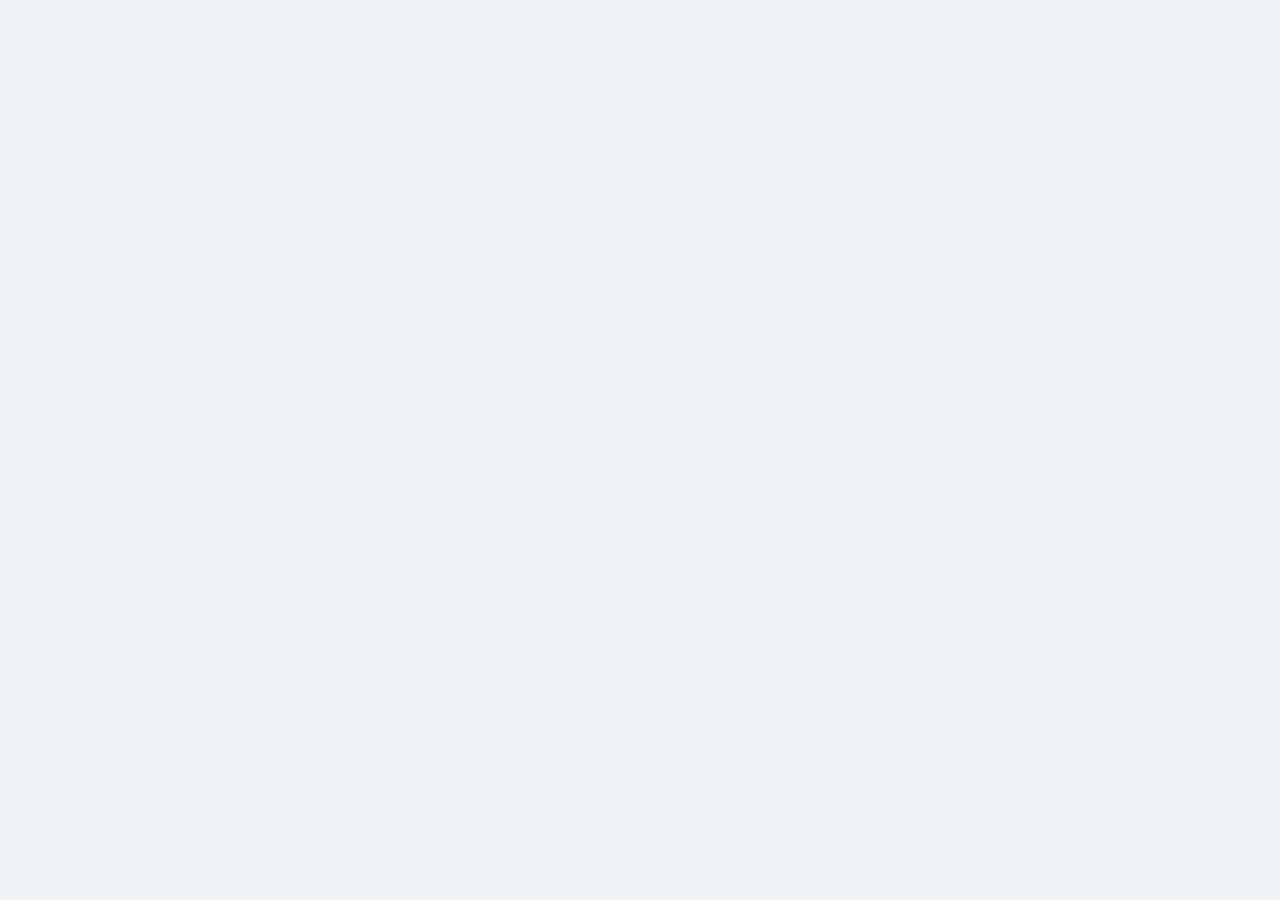
==== index.html @ 4dd915ff "Create index.html" ====
<!DOCTYPE html>
<html lang="en">
<head>
<meta charset="UTF-8">
<meta name="viewport" content="width=device-width, initial-scale=1.0, maximum-scale=1.0, user-scalable=no">
<title>Developer Pavel</title>
<link rel="stylesheet" href="https://cdnjs.cloudflare.com/ajax/libs/font-awesome/6.4.0/css/all.min.css">
<link href="https://fonts.googleapis.com/css2?family=Lato:wght@300;400;700;900&family=Hind+Siliguri:wght@300;400;500;600;700&display=swap" rel="stylesheet">
<link href="https://cdn.jsdelivr.net/npm/@sweetalert2/theme-material-ui/material-ui.min.css" rel="stylesheet">

<style>
    :root {
        --primary: #3F51B5;
        --primary-light: #E8EAF6;
        --secondary: #ff9800;
        --success: #43A047;
        --danger: #D32F2F;
        --bg-color: #f0f2f5;
        --text-dark: #1d1b20;
        --white: #ffffff;
        --wallet-gradient: linear-gradient(135deg, #0d0d2b, #1a1a4e, #0d0d2b);
        --bkash-color: #E2136E;
        --rocket-color: #8C3494;
        --nagad-color: #F7941D;
        --bkash-dark: #b00e56;
        --rocket-dark: #6a2670;
        --nagad-dark: #c97612;
        --auth-bg-dark: #0a0a1a;
    }

    * {
        margin: 0;
        padding: 0;
        box-sizing: border-box;
        font-family: 'Lato', 'Hind Siliguri', sans-serif;
        -webkit-tap-highlight-color: transparent;
        -webkit-touch-callout: none;
        user-select: none;
    }

    input, textarea, select {
        user-select: text;
    }

    body {
        background-color: var(--bg-color);
        padding-bottom: 90px;
        overflow-x: hidden;
        min-height: 100vh;
    }

    /* SPLASH SCREEN */
    #app-splash {
        position: fixed;
        top: 0; left: 0;
        width: 100%; height: 100%;
        background: linear-gradient(180deg, #0a0a1a 0%, #1a1a3e 50%, #0a0a1a 100%);
        z-index: 10000;
        display: flex;
        flex-direction: column;
        justify-content: center;
        align-items: center;
        color: white;
        transition: opacity 0.5s ease-out;
        overflow: hidden;
    }

    .splash-logo-box {
        width: 130px;
        height: 130px;
        background: linear-gradient(135deg, #4a3f8a, #2a1a5a);
        border-radius: 30px;
        display: flex;
        align-items: center;
        justify-content: center;
        padding: 15px;
        margin-bottom: 25px;
        border: 2px solid rgba(255,215,0,0.2);
        box-shadow: 0 0 60px rgba(108,99,255,0.2);
        position: relative;
    }

    .splash-logo-box::before {
        content: '';
        position: absolute;
        inset: -3px;
        border-radius: 32px;
        padding: 2px;
        background: linear-gradient(135deg, #ffd700, #ff6b00, #ffd700);
        -webkit-mask: linear-gradient(#fff 0 0) content-box, linear-gradient(#fff 0 0);
        -webkit-mask-composite: xor;
        mask-composite: exclude;
        opacity: 0.5;
    }

    .splash-logo-box img {
        width: 100%;
        height: 100%;
        object-fit: contain;
        border-radius: 20px;
    }

    .splash-app-name {
        font-size: 28px;
        font-weight: 800;
        letter-spacing: 2px;
        margin-bottom: 5px;
        text-align: center;
        background: linear-gradient(135deg, #ffd700, #ff8c00);
        -webkit-background-clip: text;
        -webkit-text-fill-color: transparent;
        z-index: 2;
    }

    .splash-version {
        font-size: 13px;
        color: #666;
        margin-bottom: 80px;
        z-index: 2;
        background: rgba(255,255,255,0.05);
        padding: 4px 16px;
        border-radius: 20px;
        border: 1px solid rgba(255,255,255,0.05);
    }

    .splash-bottom-area {
        position: absolute;
        bottom: 60px;
        width: 100%;
        text-align: center;
        display: flex;
        flex-direction: column;
        align-items: center;
        z-index: 2;
    }

    .splash-welcome {
        font-size: 13px;
        font-weight: 300;
        letter-spacing: 2px;
        margin-bottom: 12px;
        opacity: 0.6;
        color: #aaa;
    }

    .splash-line {
        width: 120px;
        height: 2px;
        background: linear-gradient(90deg, transparent, #ffd700, transparent);
        border-radius: 2px;
        margin-bottom: 18px;
        animation: lineExpand 2s ease-in-out infinite alternate;
    }

    .splash-dots-container {
        display: flex;
        gap: 8px;
    }

    .splash-dot {
        width: 10px;
        height: 10px;
        background: #333;
        border-radius: 50%;
        animation: dotBounce 1.4s infinite ease-in-out both;
    }

    .splash-dot:nth-child(1) { animation-delay: -0.32s; }
    .splash-dot:nth-child(2) { animation-delay: -0.16s; }
    .splash-dot:nth-child(3) { animation-delay: 0s; }

    .particle {
        position: absolute;
        width: 3px;
        height: 3px;
        background: rgba(255, 215, 0, 0.3);
        border-radius: 50%;
        animation: floatUp linear infinite;
        bottom: -10px;
        z-index: 1;
    }

    @keyframes floatUp {
        0% { transform: translateY(0) scale(1); opacity: 0; }
        20% { opacity: 0.8; }
        100% { transform: translateY(-100vh) scale(0.3); opacity: 0; }
    }

    @keyframes lineExpand {
        0% { width: 60px; opacity: 0.3; }
        100% { width: 160px; opacity: 1; }
    }

    @keyframes dotBounce {
        0%, 80%, 100% { transform: scale(0.4); opacity: 0.3; }
        40% { transform: scale(1); opacity: 1; background: #ffd700; }
    }

    /* GLOBAL LOADER */
    #global-loader {
        position: fixed;
        top: 0; left: 0;
        width: 100%; height: 100%;
        background: rgba(0,0,0,0.6);
        z-index: 9999;
        display: none;
        justify-content: center;
        align-items: center;
        backdrop-filter: blur(4px);
    }
    
    #global-loader.active {
        display: flex;
    }

    .spinner {
        width: 50px;
        height: 50px;
        border: 4px solid rgba(255, 255, 255, 0.1);
        border-top: 4px solid #ffd700;
        border-radius: 50%;
        animation: spin 1s linear infinite;
    }

    @keyframes spin {
        0% { transform: rotate(0deg); }
        100% { transform: rotate(360deg); }
    }

    /* AUTH VIEW */
    #auth-view {
        position: fixed;
        top: 0; left: 0;
        width: 100%; height: 100%;
        background-color: var(--auth-bg-dark);
        z-index: 5000;
        display: none;
        flex-direction: column;
        overflow-y: auto;
    }
    #auth-view.active { display: flex; }

    .auth-top-section {
        height: 35vh;
        width: 100%;
        background: linear-gradient(180deg, #0a0a1a, #1a1a3e);
        display: flex;
        flex-direction: column;
        justify-content: center;
        align-items: center;
        color: white;
        padding: 20px;
        text-align: center;
    }

    .auth-title-large {
        font-size: 28px;
        font-weight: 800;
        margin-bottom: 5px;
        background: linear-gradient(135deg, #ffd700, #ff8c00);
        -webkit-background-clip: text;
        -webkit-text-fill-color: transparent;
    }

    .auth-subtitle {
        font-size: 14px;
        color: #aaa;
        font-weight: 400;
    }

    .auth-bottom-card {
        background-color: white;
        min-height: 65vh;
        width: 100%;
        border-top-left-radius: 30px;
        border-top-right-radius: 30px;
        padding: 30px 25px;
        display: flex;
        flex-direction: column;
        position: relative;
    }

    .auth-card-title {
        font-size: 24px;
        font-weight: 800;
        text-align: center;
        color: #444;
        margin-bottom: 25px;
    }

    .auth-input-group {
        margin-bottom: 15px;
        position: relative;
    }

    .auth-input-field {
        width: 100%;
        padding: 15px;
        border: 1px solid #ddd;
        border-radius: 8px;
        font-size: 14px;
        outline: none;
        color: #333;
    }
    
    .auth-input-field:focus {
        border-color: #333;
    }

    .auth-password-eye {
        position: absolute;
        right: 15px;
        top: 50%;
        transform: translateY(-50%);
        color: #777;
        cursor: pointer;
    }

    .auth-checkbox-row {
        display: flex;
        align-items: center;
        gap: 10px;
        margin: 10px 0 20px;
        font-size: 12px;
        color: #555;
    }

    .auth-checkbox-row input[type="checkbox"] {
        width: 16px;
        height: 16px;
    }

    .auth-black-btn {
        width: 100%;
        background: linear-gradient(135deg, #1a1a2e, #2a1a4e);
        color: white;
        padding: 16px;
        border-radius: 30px;
        border: none;
        font-size: 16px;
        font-weight: 800;
        text-transform: uppercase;
        cursor: pointer;
        box-shadow: 0 4px 20px rgba(26,26,46,0.3);
        margin-bottom: 15px;
        transition: 0.3s;
    }

    .auth-black-btn:active {
        transform: scale(0.96);
    }

    .auth-footer-link {
        text-align: center;
        font-size: 13px;
        color: #888;
        margin-top: 10px;
    }

    .auth-footer-link span {
        color: #0091EA;
        font-weight: 700;
        cursor: pointer;
    }

    .auth-forget-link {
        text-align: right;
        font-size: 12px;
        color: #444;
        font-weight: 600;
        margin-top: -10px;
        margin-bottom: 20px;
        cursor: pointer;
    }

    /* APP SECTIONS */
    .app-section {
        display: none;
        background: var(--bg-color);
        min-height: 100vh;
    }
    
    .app-section.active {
        display: block;
    }

    .sub-page .app-section {
        padding-top: 0;
    }

    /* BACK NAV */
    .back-nav {
        padding: 15px;
        color: #000;
        font-weight: 800;
        cursor: pointer;
        display: flex;
        align-items: center;
        gap: 10px;
        background: white;
        border-bottom: 1px solid #eee;
        font-size: 16px;
        width: 100%;
        position: sticky;
        top: 0;
        z-index: 100;
    }

    .back-nav.dark-mode {
        background: #000000;
        color: white;
        border-bottom: 1px solid #333;
    }

    /* SHOP - TOP-UP */
    #tab-shop-view {
        background: white;
        padding: 20px;
        display: none;
        flex-direction: column;
        align-items: center;
        min-height: 100vh;
    }
    #tab-shop-view.active {
        display: flex;
    }

    .shop-title {
        font-size: 24px;
        font-weight: 900;
        color: #333;
        margin-bottom: 20px;
        text-align: center;
        width: 100%;
    }

    .shop-balance-card {
        background: linear-gradient(135deg, #1a1a2e, #16213e, #0f3460);
        border-radius: 16px;
        padding: 20px;
        width: 100%;
        max-width: 400px;
        margin-bottom: 20px;
        color: white;
        text-align: center;
        border: 1px solid rgba(255,215,0,0.1);
    }

    .shop-balance-label {
        font-size: 14px;
        opacity: 0.8;
    }

    .shop-balance-amount {
        font-size: 32px;
        font-weight: 800;
        margin-top: 5px;
        color: #ffd700;
    }

    .shop-balance-label-small {
        font-size: 12px;
        opacity: 0.6;
        margin-top: 5px;
    }

    .shop-package-grid {
        display: grid;
        grid-template-columns: 1fr 1fr;
        gap: 15px;
        width: 100%;
        max-width: 400px;
    }

    .shop-package-card {
        background: #f8f9fa;
        border-radius: 12px;
        padding: 16px;
        text-align: center;
        border: 1px solid #eee;
        transition: all 0.3s;
        cursor: pointer;
    }

    .shop-package-card:active {
        transform: scale(0.96);
    }

    .shop-package-icon {
        font-size: 30px;
        color: #4FC3F7;
        margin-bottom: 8px;
    }

    .shop-package-name {
        font-weight: 800;
        font-size: 14px;
        color: #333;
    }

    .shop-package-price {
        font-weight: 700;
        font-size: 16px;
        color: var(--primary);
        margin-top: 4px;
    }

    .shop-package-btn {
        background: var(--primary);
        color: white;
        border: none;
        padding: 8px 20px;
        border-radius: 20px;
        font-size: 12px;
        font-weight: 700;
        cursor: pointer;
        margin-top: 10px;
        transition: 0.2s;
    }

    .shop-package-btn:active {
        transform: scale(0.92);
    }

    .shop-package-btn:disabled {
        background: #ccc;
        cursor: not-allowed;
    }

    /* HOME */
    .home-content-wrapper { padding: 15px; }

    .hero-banner {
        border-radius: 0;
        overflow: hidden;
        background: #fff;
        margin-bottom: 0;
        position: relative;
    }

    .slider-container {
        width: 100%;
        padding-bottom: 56.25%;
        position: relative;
        overflow: hidden;
        background: #1a1a2e;
    }

    .slider-wrapper {
        position: absolute;
        top: 0; left: 0;
        width: 100%; height: 100%;
        display: flex;
        transition: transform 0.6s cubic-bezier(0.25, 0.8, 0.25, 1);
    }

    .slide {
        min-width: 100%;
        height: 100%;
        flex-shrink: 0;
        cursor: pointer;
        position: relative;
    }

    .slide img {
        width: 100%; height: 100%;
        object-fit: cover;
        display: block;
    }

    .slide-overlay {
        position: absolute;
        bottom: 0;
        left: 0;
        right: 0;
        padding: 20px;
        background: linear-gradient(transparent, rgba(0,0,0,0.6));
        color: white;
    }

    .slide-overlay h3 {
        font-size: 16px;
        font-weight: 800;
    }

    .slide-overlay p {
        font-size: 12px;
        opacity: 0.8;
    }

    .slider-dots {
        display: flex;
        justify-content: center;
        gap: 8px;
        padding: 12px 0;
        background: #fff;
        border-bottom: 1px solid #eee;
        position: relative;
        z-index: 10;
    }

    .slider-dots .dot {
        width: 8px;
        height: 8px;
        background: #ddd;
        border-radius: 50%;
        transition: all 0.3s;
        cursor: pointer;
    }

    .slider-dots .dot.active {
        background: var(--secondary);
        width: 24px;
        border-radius: 4px;
    }

    /* MARQUEE - White Background, Black Text */
    .marquee-container {
        background: #ffffff;
        padding: 12px 18px;
        border-radius: 14px;
        margin-bottom: 20px;
        overflow: hidden;
        position: relative;
        box-shadow: 0 2px 10px rgba(0,0,0,0.06);
        border: 1px solid #eee;
        display: flex;
        align-items: center;
    }

    .marquee-container .notice-label {
        color: #333;
        font-weight: 900;
        font-size: 14px;
        white-space: nowrap;
        margin-right: 10px;
        flex-shrink: 0;
    }

    #dynamic-notice {
        color: #222;
        font-weight: 600;
        font-size: 14px;
        display: inline-block;
        padding-left: 100%;
        animation: marqueeScroll 25s linear infinite;
        white-space: nowrap;
    }

    @keyframes marqueeScroll {
        0% { transform: translate(0, 0); }
        100% { transform: translate(-100%, 0); }
    }

    .category-title {
        font-weight: 900;
        font-size: 18px;
        margin: 15px 0 20px;
        text-transform: uppercase;
        text-align: center;
        color: #333;
        position: relative;
    }

    .category-title::after {
        content: '';
        display: block;
        width: 50px;
        height: 3px;
        background: var(--secondary);
        margin: 8px auto 0;
        border-radius: 2px;
    }

    .category-grid {
        display: grid;
        grid-template-columns: 1fr 1fr;
        gap: 15px;
        padding: 0 5px;
    }

    .cat-card-new {
        background: #EEEEEE;
        border-radius: 10px;
        overflow: hidden;
        cursor: pointer;
        border: 3px solid #546E7A;
        display: flex;
        flex-direction: column;
        transition: all 0.3s;
    }

    .cat-card-new:active {
        transform: scale(0.96);
    }

    .cat-card-img {
        width: 100%;
        height: 110px;
        object-fit: cover;
        background: white;
        border-bottom: 1px solid #ddd;
    }

    .cat-card-info {
        padding: 10px;
        background: #EEEEEE;
        flex: 1;
        display: flex;
        flex-direction: column;
        justify-content: center;
    }

    .cat-card-title {
        font-weight: 900;
        font-size: 15px;
        color: #000;
        margin-bottom: 2px;
        text-transform: uppercase;
        line-height: 1.2;
    }

    .cat-card-count {
        font-size: 12px;
        color: #777;
        font-weight: 600;
    }

    /* PROFILE */
    .profile-header-bg {
        background: linear-gradient(135deg, var(--primary), #42a5f5);
        padding: 40px 20px 30px;
        text-align: center;
        color: white;
        margin-bottom: 20px;
        border-radius: 0 0 20px 20px;
    }

    .profile-avatar-box img {
        width: 80px;
        height: 80px;
        border-radius: 50%;
        object-fit: cover;
        border: 3px solid rgba(255,255,255,0.8);
    }

    .menu-list {
        background: white;
        border-radius: 8px;
        border: 1px solid #eee;
    }

    .menu-item {
        padding: 15px;
        display: flex;
        align-items: center;
        gap: 15px;
        border-bottom: 1px solid #eee;
        cursor: pointer;
        color: #333;
        font-weight: 600;
    }

    .menu-item:last-child {
        border-bottom: none;
    }

    .menu-item img {
        width: 20px;
    }

    .menu-item .menu-icon {
        width: 24px;
        text-align: center;
        font-size: 18px;
        color: var(--primary);
    }

    /* PROFILE RULES BUTTON */
    .profile-rules-btn {
        background: linear-gradient(135deg, #1a1040, #2a1a60);
        border-radius: 12px;
        padding: 16px 20px;
        margin: 15px 0 10px;
        display: flex;
        align-items: center;
        justify-content: space-between;
        cursor: pointer;
        transition: 0.3s;
        border: 1px solid rgba(255,215,0,0.1);
    }

    .profile-rules-btn:active {
        transform: scale(0.97);
    }

    .profile-rules-btn .rules-left {
        display: flex;
        align-items: center;
        gap: 12px;
        color: white;
    }

    .profile-rules-btn .rules-left i {
        font-size: 22px;
        color: #ffd700;
    }

    .profile-rules-btn .rules-left span {
        font-weight: 700;
        font-size: 16px;
    }

    .profile-rules-btn .rules-left small {
        font-size: 12px;
        opacity: 0.6;
        display: block;
        font-weight: 400;
    }

    .profile-rules-btn i.fa-chevron-right {
        color: #666;
    }

    /* RULES PAGE */
    #rules-view {
        background: #f5f6fa;
        min-height: 100vh;
    }

    .rules-page-header {
        background: linear-gradient(135deg, #1a1040, #2a1a60);
        padding: 30px 20px 20px;
        color: white;
        border-radius: 0 0 20px 20px;
    }

    .rules-page-header h2 {
        font-size: 22px;
        font-weight: 800;
        display: flex;
        align-items: center;
        gap: 10px;
    }

    .rules-page-header h2 i {
        color: #ffd700;
    }

    .rules-page-header p {
        font-size: 13px;
        opacity: 0.7;
        margin-top: 5px;
    }

    .rules-category-list {
        padding: 15px;
        display: flex;
        flex-direction: column;
        gap: 12px;
    }

    .rules-category-item {
        background: white;
        border-radius: 12px;
        padding: 16px 18px;
        box-shadow: 0 2px 8px rgba(0,0,0,0.04);
        cursor: pointer;
        transition: 0.3s;
        border: 1px solid #eee;
    }

    .rules-category-item:active {
        transform: scale(0.97);
    }

    .rules-category-
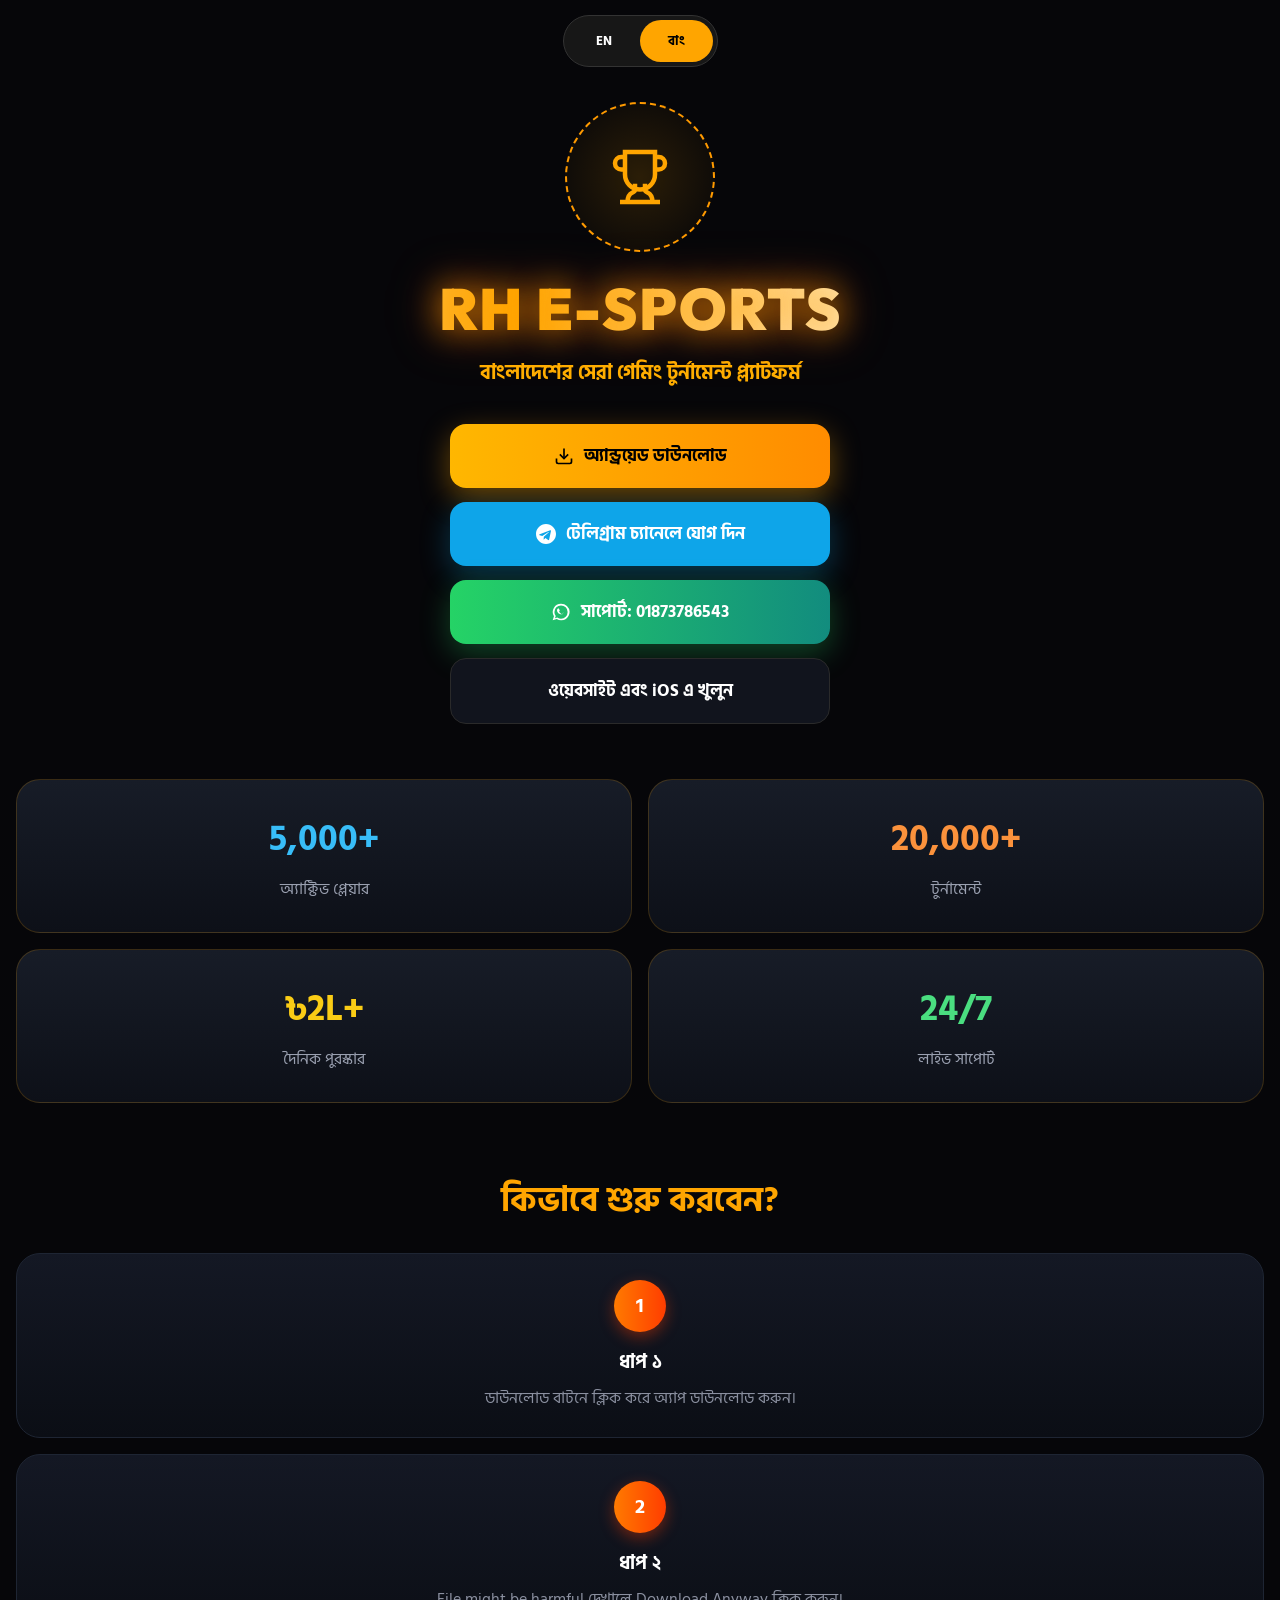
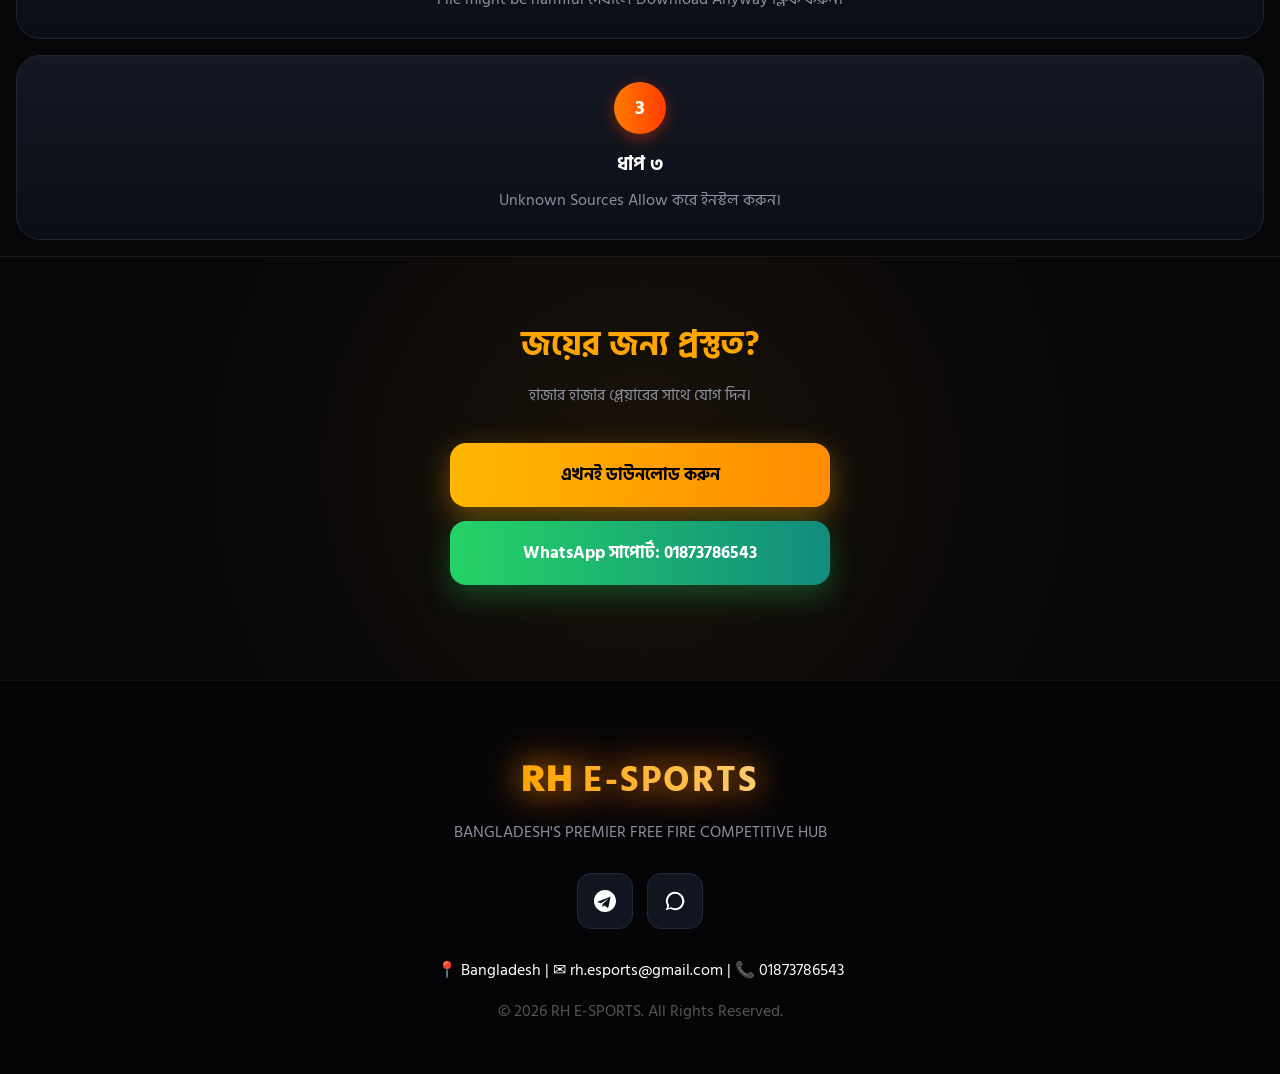
==== commit c2fb7dfd: "Create index.html" ====
--- a/index.html
+++ b/index.html
@@ -1,877 +1,114 @@
 <!DOCTYPE html>
-<html lang="en">
+<html lang="bn">
 <head>
 <meta charset="UTF-8">
-<meta name="viewport" content="width=device-width, initial-scale=1.0, maximum-scale=1.0, user-scalable=no">
-<title>Developer Pavel</title>
-<link rel="stylesheet" href="https://cdnjs.cloudflare.com/ajax/libs/font-awesome/6.4.0/css/all.min.css">
-<link href="https://fonts.googleapis.com/css2?family=Lato:wght@300;400;700;900&family=Hind+Siliguri:wght@300;400;500;600;700&display=swap" rel="stylesheet">
-<link href="https://cdn.jsdelivr.net/npm/@sweetalert2/theme-material-ui/material-ui.min.css" rel="stylesheet">
+<meta name="viewport" content="width=device-width, initial-scale=1.0">
+<title>RH E-SPORTS - বাংলাদেশের সেরা টুর্নামেন্ট প্ল্যাটফর্ম</title>
+<link href="https://fonts.googleapis.com/css2?family=Hind+Siliguri:wght@400;600;700;900&family=Outfit:wght@800;900&display=swap" rel="stylesheet">
+<style>
+*{margin:0;padding:0;box-sizing:border-box;font-family:'Hind Siliguri',sans-serif}
+body{background:#060609;color:#fff;overflow-x:hidden}
+@keyframes float{0%,100%{transform:translateY(0)}50%{transform:translateY(-12px)}}
+@keyframes shine{0%{background-position:-200%}100%{background-position:200%}}
+@keyframes pulseGlow{0%,100%{box-shadow:0 0 20px rgba(255,165,0,0.4), 0 0 60px rgba(255,106,0,0.2)}50%{box-shadow:0 0 35px rgba(255,165,0,0.8), 0 0 80px rgba(255,106,0,0.4)}}
+@keyframes fadeUp{from{opacity:0;transform:translateY(30px)}to{opacity:1;transform:translateY(0)}}
+.reveal{animation:fadeUp 0.8s ease forwards}
+.lang-wrap{position:sticky;top:15px;z-index:999;display:flex;justify-content:center}
+.lang{background:rgba(26,26,26,0.9);backdrop-filter:blur(12px);border:1px solid #333;border-radius:30px;display:flex;padding:4px}
+.lang button{border:none;padding:10px 28px;border-radius:25px;background:transparent;color:#fff;font-weight:700;cursor:pointer;transition:0.3s}
+.lang .active{background:#FFA500;color:#000}
+.hero{text-align:center;padding:50px 20px 20px}
+.logo-circle{width:150px;height:150px;border:2px dashed #ff9a00;border-radius:50%;margin:0 auto;display:flex;align-items:center;justify-content:center;animation:float 3s infinite ease-in-out, pulseGlow 2.5s infinite;background:radial-gradient(circle, rgba(255,165,0,0.15), transparent)}
+.logo-big{font-family:'Outfit',sans-serif;font-size:58px;font-weight:900;letter-spacing:2px;margin-top:20px;background:linear-gradient(90deg,#fff 0%, #FFA500 20%, #fff 40%, #FFA500 60%, #fff 100%);background-size:200% auto;-webkit-background-clip:text;-webkit-text-fill-color:transparent;background-clip:text;animation:shine 4s linear infinite;text-shadow:0 0 30px rgba(255,165,0,0.5);filter:drop-shadow(0 0 20px rgba(255,106,0,0.6))}
+.yellow-title{font-size:34px;font-weight:900;color:#FFA500;margin:70px 0 25px;text-align:center}
+.stats{display:grid;grid-template-columns:1fr 1fr;gap:16px;padding:0 16px}
+.box{background:linear-gradient(180deg,#171c27,#0d1018);border:1px solid rgba(255,165,0,0.18);border-radius:24px;padding:30px 15px;text-align:center;transition:0.4s}
+.box:hover{transform:translateY(-6px) scale(1.02);border-color:#FFA500;box-shadow:0 15px 35px rgba(0,0,0,0.5), 0 0 20px rgba(255,165,0,0.15)}
+.box h2{font-size:36px;font-weight:900}
+.b1 h2{color:#38bdf8} .b2 h2{color:#fb923c} .b3 h2{color:#facc15} .b4 h2{color:#4ade80}
+.box p{color:#9aa0b0;margin-top:8px}
+.icon-svg{width:36px;height:36px;stroke:#FFA500;fill:none;stroke-width:2}
+.btns{max-width:420px;margin:35px auto;display:flex;flex-direction:column;gap:14px;padding:0 20px}
+.btn{padding:18px;border-radius:16px;border:none;font-size:17px;font-weight:800;cursor:pointer;transition:0.3s;display:flex;align-items:center;justify-content:center;gap:10px}
+.btn:hover{transform:scale(1.03)}
+.btn-y{background:linear-gradient(90deg,#ffb700,#ff8c00);color:#000;box-shadow:0 10px 30px rgba(255,165,0,0.4)}
+.btn-t{background:#0ea5e9;color:#fff;box-shadow:0 10px 30px rgba(14,165,233,0.3)}
+.btn-w{background:#11141d;border:1px solid #2a2a2a;color:#fff}
+.btn-wp{background:linear-gradient(90deg,#25D366,#128C7E);color:#fff;box-shadow:0 10px 30px rgba(37,211,102,0.3)}
+.step-card{background:linear-gradient(180deg,#141824,#0b0e15);border:1px solid #1e2533;border-radius:24px;margin:16px;padding:26px;text-align:center}
+.num{width:52px;height:52px;background:linear-gradient(90deg,#ff7a00,#ff3d00);border-radius:50%;display:flex;align-items:center;justify-content:center;margin:0 auto 15px;font-weight:900;font-size:20px;box-shadow:0 5px 15px rgba(255,61,0,0.4)}
+.faq{padding:0 16px 20px}
+.faq-item{background:#131821;border:1px solid #1e2533;border-radius:16px;margin-bottom:12px;padding:18px;cursor:pointer}
+.faq-item .q{display:flex;justify-content:space-between;align-items:center;font-weight:700}
+.faq-item .a{color:#8b90a0;margin-top:14px;display:none;line-height:1.7}
+.faq-item.open .a{display:block;animation:fadeUp 0.3s ease}
+.cta{padding:60px 20px;text-align:center;border-top:1px solid #1a1a1a;background:radial-gradient(circle at center, rgba(255,165,0,0.08), transparent 70%)}
+.footer{text-align:center;padding:50px 20px;background:#050507;border-top:1px solid #111}
+.social{display:flex;justify-content:center;gap:14px;margin:28px 0}
+.social a{width:56px;height:56px;background:#10151f;border:1px solid #1e2a3a;border-radius:14px;display:flex;align-items:center;justify-content:center;text-decoration:none;transition:0.3s;color:#fff}
+.social a:hover{background:#FFA500;color:#000;transform:translateY(-4px)}
+.en{display:none} body.lang-en .bn{display:none} body.lang-en .en{display:block}
+</style>
+</head>
+<body class="lang-bn">
+<div class="lang-wrap"><div class="lang"><button id="btn-en" onclick="setLang('en')">EN</button><button id="btn-bn" class="active" onclick="setLang('bn')">বাং</button></div></div>
 
-<style>
-    :root {
-        --primary: #3F51B5;
-        --primary-light: #E8EAF6;
-        --secondary: #ff9800;
-        --success: #43A047;
-        --danger: #D32F2F;
-        --bg-color: #f0f2f5;
-        --text-dark: #1d1b20;
-        --white: #ffffff;
-        --wallet-gradient: linear-gradient(135deg, #0d0d2b, #1a1a4e, #0d0d2b);
-        --bkash-color: #E2136E;
-        --rocket-color: #8C3494;
-        --nagad-color: #F7941D;
-        --bkash-dark: #b00e56;
-        --rocket-dark: #6a2670;
-        --nagad-dark: #c97612;
-        --auth-bg-dark: #0a0a1a;
-    }
+<div class="hero reveal">
+<div class="logo-circle">
+<svg viewBox="0 0 24 24" width="60" height="60" fill="none" stroke="#FFA500" stroke-width="1.8"><path d="M6 9H4.5a2.5 2.5 0 0 1 0-5H6"/><path d="M18 9h1.5a2.5 2.5 0 0 0 0-5H18"/><path d="M4 22h16"/><path d="M10 14.66V17c0 .55-.47.98-.97 1.21C7.85 18.75 7 20.24 7 22"/><path d="M14 14.66V17c0 .55.47.98.97 1.21C16.15 18.75 17 20.24 17 22"/><path d="M18 2H6v9a6 6 0 0 0 12 0V2Z"/></svg>
+</div>
+<h1 class="logo-big">RH E-SPORTS</h1>
+<p class="bn" style="color:#ffae00;font-size:20px;margin-top:12px;font-weight:700">বাংলাদেশের সেরা গেমিং টুর্নামেন্ট প্ল্যাটফর্ম</p>
+<p class="en" style="color:#ffae00;font-size:20px;margin-top:12px;font-weight:700">Bangladesh's Best Gaming Tournament Platform</p>
 
-    * {
-        margin: 0;
-        padding: 0;
-        box-sizing: border-box;
-        font-family: 'Lato', 'Hind Siliguri', sans-serif;
-        -webkit-tap-highlight-color: transparent;
-        -webkit-touch-callout: none;
-        user-select: none;
-    }
+<div class="btns">
+<button class="btn btn-y" onclick="window.open('https://t.me/rh_esports_bd2','_blank')"><svg viewBox="0 0 24 24" width="20" height="20" fill="none" stroke="black" stroke-width="2"><path d="M21 15v4a2 2 0 0 1-2 2H5a2 2 0 0 1-2-2v-4"/><polyline points="7 10 12 15 17 10"/><line x1="12" y1="15" x2="12" y2="3"/></svg><span class="bn">অ্যান্ড্রয়েড ডাউনলোড</span><span class="en">Download for Android</span></button>
+<button class="btn btn-t" onclick="window.open('https://t.me/rh_esports_bd2','_blank')"><svg viewBox="0 0 24 24" width="20" height="20" fill="white"><path d="M12 0C5.373 0 0 5.373 0 12s5.373 12 12 12 12-5.373 12-12S18.627 0 12 0zm5.894 8.558-2.12 10.104c-.159.763-.578.949-1.173.59l-3.24-2.39-1.564 1.505c-.173.173-.32.32-.656.32l.233-3.332 6.06-5.48c.264-.234-.057-.365-.41-.131l-7.492 4.717-3.226-1.008c-.7-.219-.715-.7.146-1.037l12.603-4.856c.584-.212 1.095.133.873 1.017z"/></svg><span class="bn">টেলিগ্রাম চ্যানেলে যোগ দিন</span><span class="en">Join Telegram Channel</span></button>
+<button class="btn btn-wp" onclick="window.open('https://wa.me/8801873786543','_blank')"><svg viewBox="0 0 24 24" width="20" height="20" fill="white"><path d="M19.11 4.93A9.91 9.91 0 0 0 12.04 2a9.93 9.93 0 0 0-8.5 15.07L2 22l4.93-1.54A9.93 9.93 0 0 0 12.04 22a9.91 9.91 0 0 0 7.07-17.07zM12.04 20a7.93 7.93 0 0 1-4.05-1.11l-.29-.17-2.93.91.95-2.86-.19-.29A7.9 7.9 0 0 1 4.1 12.04a7.9 7.9 0 0 1 7.94-7.94 7.86 7.86 0 0 1 5.59 2.32 7.86 7.86 0 0 1 2.32 5.59 7.9 7.9 0 0 1-7.91 7.99zm4.35-5.92c-.24-.12-1.42-.7-1.64-.78-.22-.08-.38-.12-.54.12s-.62.78-.76.94-.28.18-.52.06-.99-.37-1.83-1.18c-.68-.6-1.13-1.34-1.27-1.57s-.01-.35.09-.46c.09-.1.22-.24.33-.37s.14-.2.21-.34c.07-.14.03-.26-.03-.38s-.54-1.3-.74-1.78c-.19-.46-.39-.4-.54-.4h-.46c-.16 0-.42.06-.64.26s-.84.82-.84 2 .86 2.32.98 2.48.69 1.06 1.67 1.49c.58.26 1.03.41 1.38.53.58.18 1.11.16 1.53.1.47-.07 1.42-.58 1.62-1.14.2-.56.2-1.04.14-1.14-.06-.1-.22-.16-.46-.28z"/></svg><span class="bn">সাপোর্ট: 01873786543</span><span class="en">Support: 01873786543</span></button>
+<button class="btn btn-w" onclick="window.open('https://t.me/rh_esports_bd2','_blank')"><span class="bn">ওয়েবসাইট এবং iOS এ খুলুন</span><span class="en">Open on Website & iOS</span></button>
+</div>
+</div>
 
-    input, textarea, select {
-        user-select: text;
-    }
+<div class="stats reveal">
+<div class="box b1"><h2>5,000+</h2><p class="bn">অ্যাক্টিভ প্লেয়ার</p><p class="en">Active Players</p></div>
+<div class="box b2"><h2>20,000+</h2><p class="bn">টুর্নামেন্ট</p><p class="en">Tournaments</p></div>
+<div class="box b3"><h2>৳2L+</h2><p class="bn">দৈনিক পুরস্কার</p><p class="en">Daily Prize</p></div>
+<div class="box b4"><h2>24/7</h2><p class="bn">লাইভ সাপোর্ট</p><p class="en">Live Support</p></div>
+</div>
 
-    body {
-        background-color: var(--bg-color);
-        padding-bottom: 90px;
-        overflow-x: hidden;
-        min-height: 100vh;
-    }
+<h2 class="yellow-title"><span class="bn">কিভাবে শুরু করবেন?</span><span class="en">How to Start?</span></h2>
+<div class="step-card"><div class="num">1</div><h3><span class="bn">ধাপ ১</span><span class="en">Step 1</span></h3><p style="color:#8b90a0;margin-top:8px"><span class="bn">ডাউনলোড বাটনে ক্লিক করে অ্যাপ ডাউনলোড করুন।</span><span class="en">Click download button to get the app.</span></p></div>
+<div class="step-card"><div class="num">2</div><h3><span class="bn">ধাপ ২</span><span class="en">Step 2</span></h3><p style="color:#8b90a0;margin-top:8px"><span class="bn">File might be harmful দেখালে Download Anyway ক্লিক করুন।</span><span class="en">If harmful warning appears, click Download Anyway.</span></p></div>
+<div class="step-card"><div class="num">3</div><h3><span class="bn">ধাপ ৩</span><span class="en">Step 3</span></h3><p style="color:#8b90a0;margin-top:8px"><span class="bn">Unknown Sources Allow করে ইনস্টল করুন।</span><span class="en">Allow Unknown Sources and install.</span></p></div>
 
-    /* SPLASH SCREEN */
-    #app-splash {
-        position: fixed;
-        top: 0; left: 0;
-        width: 100%; height: 100%;
-        background: linear-gradient(180deg, #0a0a1a 0%, #1a1a3e 50%, #0a0a1a 100%);
-        z-index: 10000;
-        display: flex;
-        flex-direction: column;
-        justify-content: center;
-        align-items: center;
-        color: white;
-        transition: opacity 0.5s ease-out;
-        overflow: hidden;
-    }
+<div class="cta reveal">
+<h2 style="color:#FFA500;font-size:34px;font-weight:900"><span class="bn">জয়ের জন্য প্রস্তুত?</span><span class="en">Ready to Win?</span></h2>
+<p style="color:#8b90a0;margin-top:10px"><span class="bn">হাজার হাজার প্লেয়ারের সাথে যোগ দিন।</span><span class="en">Join thousands of players now.</span></p>
+<div class="btns">
+<button class="btn btn-y" onclick="window.open('https://t.me/rh_esports_bd2','_blank')"><span class="bn">এখনই ডাউনলোড করুন</span><span class="en">Download Now</span></button>
+<button class="btn btn-wp" onclick="window.open('https://wa.me/8801873786543?text=Hello%20RH%20E-SPORTS%20Support','_blank')"><span class="bn">WhatsApp সাপোর্ট: 01873786543</span><span class="en">WhatsApp Support: 01873786543</span></button>
+</div>
+</div>
 
-    .splash-logo-box {
-        width: 130px;
-        height: 130px;
-        background: linear-gradient(135deg, #4a3f8a, #2a1a5a);
-        border-radius: 30px;
-        display: flex;
-        align-items: center;
-        justify-content: center;
-        padding: 15px;
-        margin-bottom: 25px;
-        border: 2px solid rgba(255,215,0,0.2);
-        box-shadow: 0 0 60px rgba(108,99,255,0.2);
-        position: relative;
-    }
+<div class="footer">
+<h1 class="logo-big" style="font-size:36px">RH <span style="color:#FFA500">E-SPORTS</span></h1>
+<p style="color:#8b90a0;margin-top:10px">BANGLADESH'S PREMIER FREE FIRE COMPETITIVE HUB</p>
+<div class="social">
+<a href="https://t.me/rh_esports_bd2" target="_blank"><svg viewBox="0 0 24 24" width="22" height="22" fill="white"><path d="M12 0C5.373 0 0 5.373 0 12s5.373 12 12 12 12-5.373 12-12S18.627 0 12 0zm5.894 8.558-2.12 10.104c-.159.763-.578.949-1.173.59l-3.24-2.39-1.564 1.505c-.173.173-.32.32-.656.32l.233-3.332 6.06-5.48c.264-.234-.057-.365-.41-.131l-7.492 4.717-3.226-1.008c-.7-.219-.715-.7.146-1.037l12.603-4.856c.584-.212 1.095.133.873 1.017z"/></svg></a>
+<a href="https://wa.me/8801873786543" target="_blank"><svg viewBox="0 0 24 24" width="22" height="22" fill="white"><path d="M19.11 4.93A9.91 9.91 0 0 0 12.04 2a9.93 9.93 0 0 0-8.5 15.07L2 22l4.93-1.54A9.93 9.93 0 0 0 12.04 22a9.91 9.91 0 0 0 7.07-17.07zM12.04 20a7.93 7.93 0 0 1-4.05-1.11l-.29-.17-2.93.91.95-2.86-.19-.29A7.9 7.9 0 0 1 4.1 12.04a7.9 7.9 0 0 1 7.94-7.94 7.86 7.86 0 0 1 5.59 2.32 7.86 7.86 0 0 1 2.32 5.59 7.9 7.9 0 0 1-7.91 7.99z"/></svg></a>
+</div>
+<p>📍 Bangladesh | ✉ rh.esports@gmail.com | 📞 01873786543</p>
+<p style="margin-top:15px;color:#555">© 2026 RH E-SPORTS. All Rights Reserved.</p>
+</div>
 
-    .splash-logo-box::before {
-        content: '';
-        position: absolute;
-        inset: -3px;
-        border-radius: 32px;
-        padding: 2px;
-        background: linear-gradient(135deg, #ffd700, #ff6b00, #ffd700);
-        -webkit-mask: linear-gradient(#fff 0 0) content-box, linear-gradient(#fff 0 0);
-        -webkit-mask-composite: xor;
-        mask-composite: exclude;
-        opacity: 0.5;
-    }
-
-    .splash-logo-box img {
-        width: 100%;
-        height: 100%;
-        object-fit: contain;
-        border-radius: 20px;
-    }
-
-    .splash-app-name {
-        font-size: 28px;
-        font-weight: 800;
-        letter-spacing: 2px;
-        margin-bottom: 5px;
-        text-align: center;
-        background: linear-gradient(135deg, #ffd700, #ff8c00);
-        -webkit-background-clip: text;
-        -webkit-text-fill-color: transparent;
-        z-index: 2;
-    }
-
-    .splash-version {
-        font-size: 13px;
-        color: #666;
-        margin-bottom: 80px;
-        z-index: 2;
-        background: rgba(255,255,255,0.05);
-        padding: 4px 16px;
-        border-radius: 20px;
-        border: 1px solid rgba(255,255,255,0.05);
-    }
-
-    .splash-bottom-area {
-        position: absolute;
-        bottom: 60px;
-        width: 100%;
-        text-align: center;
-        display: flex;
-        flex-direction: column;
-        align-items: center;
-        z-index: 2;
-    }
-
-    .splash-welcome {
-        font-size: 13px;
-        font-weight: 300;
-        letter-spacing: 2px;
-        margin-bottom: 12px;
-        opacity: 0.6;
-        color: #aaa;
-    }
-
-    .splash-line {
-        width: 120px;
-        height: 2px;
-        background: linear-gradient(90deg, transparent, #ffd700, transparent);
-        border-radius: 2px;
-        margin-bottom: 18px;
-        animation: lineExpand 2s ease-in-out infinite alternate;
-    }
-
-    .splash-dots-container {
-        display: flex;
-        gap: 8px;
-    }
-
-    .splash-dot {
-        width: 10px;
-        height: 10px;
-        background: #333;
-        border-radius: 50%;
-        animation: dotBounce 1.4s infinite ease-in-out both;
-    }
-
-    .splash-dot:nth-child(1) { animation-delay: -0.32s; }
-    .splash-dot:nth-child(2) { animation-delay: -0.16s; }
-    .splash-dot:nth-child(3) { animation-delay: 0s; }
-
-    .particle {
-        position: absolute;
-        width: 3px;
-        height: 3px;
-        background: rgba(255, 215, 0, 0.3);
-        border-radius: 50%;
-        animation: floatUp linear infinite;
-        bottom: -10px;
-        z-index: 1;
-    }
-
-    @keyframes floatUp {
-        0% { transform: translateY(0) scale(1); opacity: 0; }
-        20% { opacity: 0.8; }
-        100% { transform: translateY(-100vh) scale(0.3); opacity: 0; }
-    }
-
-    @keyframes lineExpand {
-        0% { width: 60px; opacity: 0.3; }
-        100% { width: 160px; opacity: 1; }
-    }
-
-    @keyframes dotBounce {
-        0%, 80%, 100% { transform: scale(0.4); opacity: 0.3; }
-        40% { transform: scale(1); opacity: 1; background: #ffd700; }
-    }
-
-    /* GLOBAL LOADER */
-    #global-loader {
-        position: fixed;
-        top: 0; left: 0;
-        width: 100%; height: 100%;
-        background: rgba(0,0,0,0.6);
-        z-index: 9999;
-        display: none;
-        justify-content: center;
-        align-items: center;
-        backdrop-filter: blur(4px);
-    }
-    
-    #global-loader.active {
-        display: flex;
-    }
-
-    .spinner {
-        width: 50px;
-        height: 50px;
-        border: 4px solid rgba(255, 255, 255, 0.1);
-        border-top: 4px solid #ffd700;
-        border-radius: 50%;
-        animation: spin 1s linear infinite;
-    }
-
-    @keyframes spin {
-        0% { transform: rotate(0deg); }
-        100% { transform: rotate(360deg); }
-    }
-
-    /* AUTH VIEW */
-    #auth-view {
-        position: fixed;
-        top: 0; left: 0;
-        width: 100%; height: 100%;
-        background-color: var(--auth-bg-dark);
-        z-index: 5000;
-        display: none;
-        flex-direction: column;
-        overflow-y: auto;
-    }
-    #auth-view.active { display: flex; }
-
-    .auth-top-section {
-        height: 35vh;
-        width: 100%;
-        background: linear-gradient(180deg, #0a0a1a, #1a1a3e);
-        display: flex;
-        flex-direction: column;
-        justify-content: center;
-        align-items: center;
-        color: white;
-        padding: 20px;
-        text-align: center;
-    }
-
-    .auth-title-large {
-        font-size: 28px;
-        font-weight: 800;
-        margin-bottom: 5px;
-        background: linear-gradient(135deg, #ffd700, #ff8c00);
-        -webkit-background-clip: text;
-        -webkit-text-fill-color: transparent;
-    }
-
-    .auth-subtitle {
-        font-size: 14px;
-        color: #aaa;
-        font-weight: 400;
-    }
-
-    .auth-bottom-card {
-        background-color: white;
-        min-height: 65vh;
-        width: 100%;
-        border-top-left-radius: 30px;
-        border-top-right-radius: 30px;
-        padding: 30px 25px;
-        display: flex;
-        flex-direction: column;
-        position: relative;
-    }
-
-    .auth-card-title {
-        font-size: 24px;
-        font-weight: 800;
-        text-align: center;
-        color: #444;
-        margin-bottom: 25px;
-    }
-
-    .auth-input-group {
-        margin-bottom: 15px;
-        position: relative;
-    }
-
-    .auth-input-field {
-        width: 100%;
-        padding: 15px;
-        border: 1px solid #ddd;
-        border-radius: 8px;
-        font-size: 14px;
-        outline: none;
-        color: #333;
-    }
-    
-    .auth-input-field:focus {
-        border-color: #333;
-    }
-
-    .auth-password-eye {
-        position: absolute;
-        right: 15px;
-        top: 50%;
-        transform: translateY(-50%);
-        color: #777;
-        cursor: pointer;
-    }
-
-    .auth-checkbox-row {
-        display: flex;
-        align-items: center;
-        gap: 10px;
-        margin: 10px 0 20px;
-        font-size: 12px;
-        color: #555;
-    }
-
-    .auth-checkbox-row input[type="checkbox"] {
-        width: 16px;
-        height: 16px;
-    }
-
-    .auth-black-btn {
-        width: 100%;
-        background: linear-gradient(135deg, #1a1a2e, #2a1a4e);
-        color: white;
-        padding: 16px;
-        border-radius: 30px;
-        border: none;
-        font-size: 16px;
-        font-weight: 800;
-        text-transform: uppercase;
-        cursor: pointer;
-        box-shadow: 0 4px 20px rgba(26,26,46,0.3);
-        margin-bottom: 15px;
-        transition: 0.3s;
-    }
-
-    .auth-black-btn:active {
-        transform: scale(0.96);
-    }
-
-    .auth-footer-link {
-        text-align: center;
-        font-size: 13px;
-        color: #888;
-        margin-top: 10px;
-    }
-
-    .auth-footer-link span {
-        color: #0091EA;
-        font-weight: 700;
-        cursor: pointer;
-    }
-
-    .auth-forget-link {
-        text-align: right;
-        font-size: 12px;
-        color: #444;
-        font-weight: 600;
-        margin-top: -10px;
-        margin-bottom: 20px;
-        cursor: pointer;
-    }
-
-    /* APP SECTIONS */
-    .app-section {
-        display: none;
-        background: var(--bg-color);
-        min-height: 100vh;
-    }
-    
-    .app-section.active {
-        display: block;
-    }
-
-    .sub-page .app-section {
-        padding-top: 0;
-    }
-
-    /* BACK NAV */
-    .back-nav {
-        padding: 15px;
-        color: #000;
-        font-weight: 800;
-        cursor: pointer;
-        display: flex;
-        align-items: center;
-        gap: 10px;
-        background: white;
-        border-bottom: 1px solid #eee;
-        font-size: 16px;
-        width: 100%;
-        position: sticky;
-        top: 0;
-        z-index: 100;
-    }
-
-    .back-nav.dark-mode {
-        background: #000000;
-        color: white;
-        border-bottom: 1px solid #333;
-    }
-
-    /* SHOP - TOP-UP */
-    #tab-shop-view {
-        background: white;
-        padding: 20px;
-        display: none;
-        flex-direction: column;
-        align-items: center;
-        min-height: 100vh;
-    }
-    #tab-shop-view.active {
-        display: flex;
-    }
-
-    .shop-title {
-        font-size: 24px;
-        font-weight: 900;
-        color: #333;
-        margin-bottom: 20px;
-        text-align: center;
-        width: 100%;
-    }
-
-    .shop-balance-card {
-        background: linear-gradient(135deg, #1a1a2e, #16213e, #0f3460);
-        border-radius: 16px;
-        padding: 20px;
-        width: 100%;
-        max-width: 400px;
-        margin-bottom: 20px;
-        color: white;
-        text-align: center;
-        border: 1px solid rgba(255,215,0,0.1);
-    }
-
-    .shop-balance-label {
-        font-size: 14px;
-        opacity: 0.8;
-    }
-
-    .shop-balance-amount {
-        font-size: 32px;
-        font-weight: 800;
-        margin-top: 5px;
-        color: #ffd700;
-    }
-
-    .shop-balance-label-small {
-        font-size: 12px;
-        opacity: 0.6;
-        margin-top: 5px;
-    }
-
-    .shop-package-grid {
-        display: grid;
-        grid-template-columns: 1fr 1fr;
-        gap: 15px;
-        width: 100%;
-        max-width: 400px;
-    }
-
-    .shop-package-card {
-        background: #f8f9fa;
-        border-radius: 12px;
-        padding: 16px;
-        text-align: center;
-        border: 1px solid #eee;
-        transition: all 0.3s;
-        cursor: pointer;
-    }
-
-    .shop-package-card:active {
-        transform: scale(0.96);
-    }
-
-    .shop-package-icon {
-        font-size: 30px;
-        color: #4FC3F7;
-        margin-bottom: 8px;
-    }
-
-    .shop-package-name {
-        font-weight: 800;
-        font-size: 14px;
-        color: #333;
-    }
-
-    .shop-package-price {
-        font-weight: 700;
-        font-size: 16px;
-        color: var(--primary);
-        margin-top: 4px;
-    }
-
-    .shop-package-btn {
-        background: var(--primary);
-        color: white;
-        border: none;
-        padding: 8px 20px;
-        border-radius: 20px;
-        font-size: 12px;
-        font-weight: 700;
-        cursor: pointer;
-        margin-top: 10px;
-        transition: 0.2s;
-    }
-
-    .shop-package-btn:active {
-        transform: scale(0.92);
-    }
-
-    .shop-package-btn:disabled {
-        background: #ccc;
-        cursor: not-allowed;
-    }
-
-    /* HOME */
-    .home-content-wrapper { padding: 15px; }
-
-    .hero-banner {
-        border-radius: 0;
-        overflow: hidden;
-        background: #fff;
-        margin-bottom: 0;
-        position: relative;
-    }
-
-    .slider-container {
-        width: 100%;
-        padding-bottom: 56.25%;
-        position: relative;
-        overflow: hidden;
-        background: #1a1a2e;
-    }
-
-    .slider-wrapper {
-        position: absolute;
-        top: 0; left: 0;
-        width: 100%; height: 100%;
-        display: flex;
-        transition: transform 0.6s cubic-bezier(0.25, 0.8, 0.25, 1);
-    }
-
-    .slide {
-        min-width: 100%;
-        height: 100%;
-        flex-shrink: 0;
-        cursor: pointer;
-        position: relative;
-    }
-
-    .slide img {
-        width: 100%; height: 100%;
-        object-fit: cover;
-        display: block;
-    }
-
-    .slide-overlay {
-        position: absolute;
-        bottom: 0;
-        left: 0;
-        right: 0;
-        padding: 20px;
-        background: linear-gradient(transparent, rgba(0,0,0,0.6));
-        color: white;
-    }
-
-    .slide-overlay h3 {
-        font-size: 16px;
-        font-weight: 800;
-    }
-
-    .slide-overlay p {
-        font-size: 12px;
-        opacity: 0.8;
-    }
-
-    .slider-dots {
-        display: flex;
-        justify-content: center;
-        gap: 8px;
-        padding: 12px 0;
-        background: #fff;
-        border-bottom: 1px solid #eee;
-        position: relative;
-        z-index: 10;
-    }
-
-    .slider-dots .dot {
-        width: 8px;
-        height: 8px;
-        background: #ddd;
-        border-radius: 50%;
-        transition: all 0.3s;
-        cursor: pointer;
-    }
-
-    .slider-dots .dot.active {
-        background: var(--secondary);
-        width: 24px;
-        border-radius: 4px;
-    }
-
-    /* MARQUEE - White Background, Black Text */
-    .marquee-container {
-        background: #ffffff;
-        padding: 12px 18px;
-        border-radius: 14px;
-        margin-bottom: 20px;
-        overflow: hidden;
-        position: relative;
-        box-shadow: 0 2px 10px rgba(0,0,0,0.06);
-        border: 1px solid #eee;
-        display: flex;
-        align-items: center;
-    }
-
-    .marquee-container .notice-label {
-        color: #333;
-        font-weight: 900;
-        font-size: 14px;
-        white-space: nowrap;
-        margin-right: 10px;
-        flex-shrink: 0;
-    }
-
-    #dynamic-notice {
-        color: #222;
-        font-weight: 600;
-        font-size: 14px;
-        display: inline-block;
-        padding-left: 100%;
-        animation: marqueeScroll 25s linear infinite;
-        white-space: nowrap;
-    }
-
-    @keyframes marqueeScroll {
-        0% { transform: translate(0, 0); }
-        100% { transform: translate(-100%, 0); }
-    }
-
-    .category-title {
-        font-weight: 900;
-        font-size: 18px;
-        margin: 15px 0 20px;
-        text-transform: uppercase;
-        text-align: center;
-        color: #333;
-        position: relative;
-    }
-
-    .category-title::after {
-        content: '';
-        display: block;
-        width: 50px;
-        height: 3px;
-        background: var(--secondary);
-        margin: 8px auto 0;
-        border-radius: 2px;
-    }
-
-    .category-grid {
-        display: grid;
-        grid-template-columns: 1fr 1fr;
-        gap: 15px;
-        padding: 0 5px;
-    }
-
-    .cat-card-new {
-        background: #EEEEEE;
-        border-radius: 10px;
-        overflow: hidden;
-        cursor: pointer;
-        border: 3px solid #546E7A;
-        display: flex;
-        flex-direction: column;
-        transition: all 0.3s;
-    }
-
-    .cat-card-new:active {
-        transform: scale(0.96);
-    }
-
-    .cat-card-img {
-        width: 100%;
-        height: 110px;
-        object-fit: cover;
-        background: white;
-        border-bottom: 1px solid #ddd;
-    }
-
-    .cat-card-info {
-        padding: 10px;
-        background: #EEEEEE;
-        flex: 1;
-        display: flex;
-        flex-direction: column;
-        justify-content: center;
-    }
-
-    .cat-card-title {
-        font-weight: 900;
-        font-size: 15px;
-        color: #000;
-        margin-bottom: 2px;
-        text-transform: uppercase;
-        line-height: 1.2;
-    }
-
-    .cat-card-count {
-        font-size: 12px;
-        color: #777;
-        font-weight: 600;
-    }
-
-    /* PROFILE */
-    .profile-header-bg {
-        background: linear-gradient(135deg, var(--primary), #42a5f5);
-        padding: 40px 20px 30px;
-        text-align: center;
-        color: white;
-        margin-bottom: 20px;
-        border-radius: 0 0 20px 20px;
-    }
-
-    .profile-avatar-box img {
-        width: 80px;
-        height: 80px;
-        border-radius: 50%;
-        object-fit: cover;
-        border: 3px solid rgba(255,255,255,0.8);
-    }
-
-    .menu-list {
-        background: white;
-        border-radius: 8px;
-        border: 1px solid #eee;
-    }
-
-    .menu-item {
-        padding: 15px;
-        display: flex;
-        align-items: center;
-        gap: 15px;
-        border-bottom: 1px solid #eee;
-        cursor: pointer;
-        color: #333;
-        font-weight: 600;
-    }
-
-    .menu-item:last-child {
-        border-bottom: none;
-    }
-
-    .menu-item img {
-        width: 20px;
-    }
-
-    .menu-item .menu-icon {
-        width: 24px;
-        text-align: center;
-        font-size: 18px;
-        color: var(--primary);
-    }
-
-    /* PROFILE RULES BUTTON */
-    .profile-rules-btn {
-        background: linear-gradient(135deg, #1a1040, #2a1a60);
-        border-radius: 12px;
-        padding: 16px 20px;
-        margin: 15px 0 10px;
-        display: flex;
-        align-items: center;
-        justify-content: space-between;
-        cursor: pointer;
-        transition: 0.3s;
-        border: 1px solid rgba(255,215,0,0.1);
-    }
-
-    .profile-rules-btn:active {
-        transform: scale(0.97);
-    }
-
-    .profile-rules-btn .rules-left {
-        display: flex;
-        align-items: center;
-        gap: 12px;
-        color: white;
-    }
-
-    .profile-rules-btn .rules-left i {
-        font-size: 22px;
-        color: #ffd700;
-    }
-
-    .profile-rules-btn .rules-left span {
-        font-weight: 700;
-        font-size: 16px;
-    }
-
-    .profile-rules-btn .rules-left small {
-        font-size: 12px;
-        opacity: 0.6;
-        display: block;
-        font-weight: 400;
-    }
-
-    .profile-rules-btn i.fa-chevron-right {
-        color: #666;
-    }
-
-    /* RULES PAGE */
-    #rules-view {
-        background: #f5f6fa;
-        min-height: 100vh;
-    }
-
-    .rules-page-header {
-        background: linear-gradient(135deg, #1a1040, #2a1a60);
-        padding: 30px 20px 20px;
-        color: white;
-        border-radius: 0 0 20px 20px;
-    }
-
-    .rules-page-header h2 {
-        font-size: 22px;
-        font-weight: 800;
-        display: flex;
-        align-items: center;
-        gap: 10px;
-    }
-
-    .rules-page-header h2 i {
-        color: #ffd700;
-    }
-
-    .rules-page-header p {
-        font-size: 13px;
-        opacity: 0.7;
-        margin-top: 5px;
-    }
-
-    .rules-category-list {
-        padding: 15px;
-        display: flex;
-        flex-direction: column;
-        gap: 12px;
-    }
-
-    .rules-category-item {
-        background: white;
-        border-radius: 12px;
-        padding: 16px 18px;
-        box-shadow: 0 2px 8px rgba(0,0,0,0.04);
-        cursor: pointer;
-        transition: 0.3s;
-        border: 1px solid #eee;
-    }
-
-    .rules-category-item:active {
-        transform: scale(0.97);
-    }
-
-    .rules-category-
+<script>
+function setLang(lang){
+ document.body.className = 'lang-' + lang;
+ document.getElementById('btn-en').classList.toggle('active', lang==='en');
+ document.getElementById('btn-bn').classList.toggle('active', lang==='bn');
+ localStorage.setItem('rh_lang', lang);
+}
+setLang(localStorage.getItem('rh_lang') || 'bn');
+</script>
+</body>
+  </html>
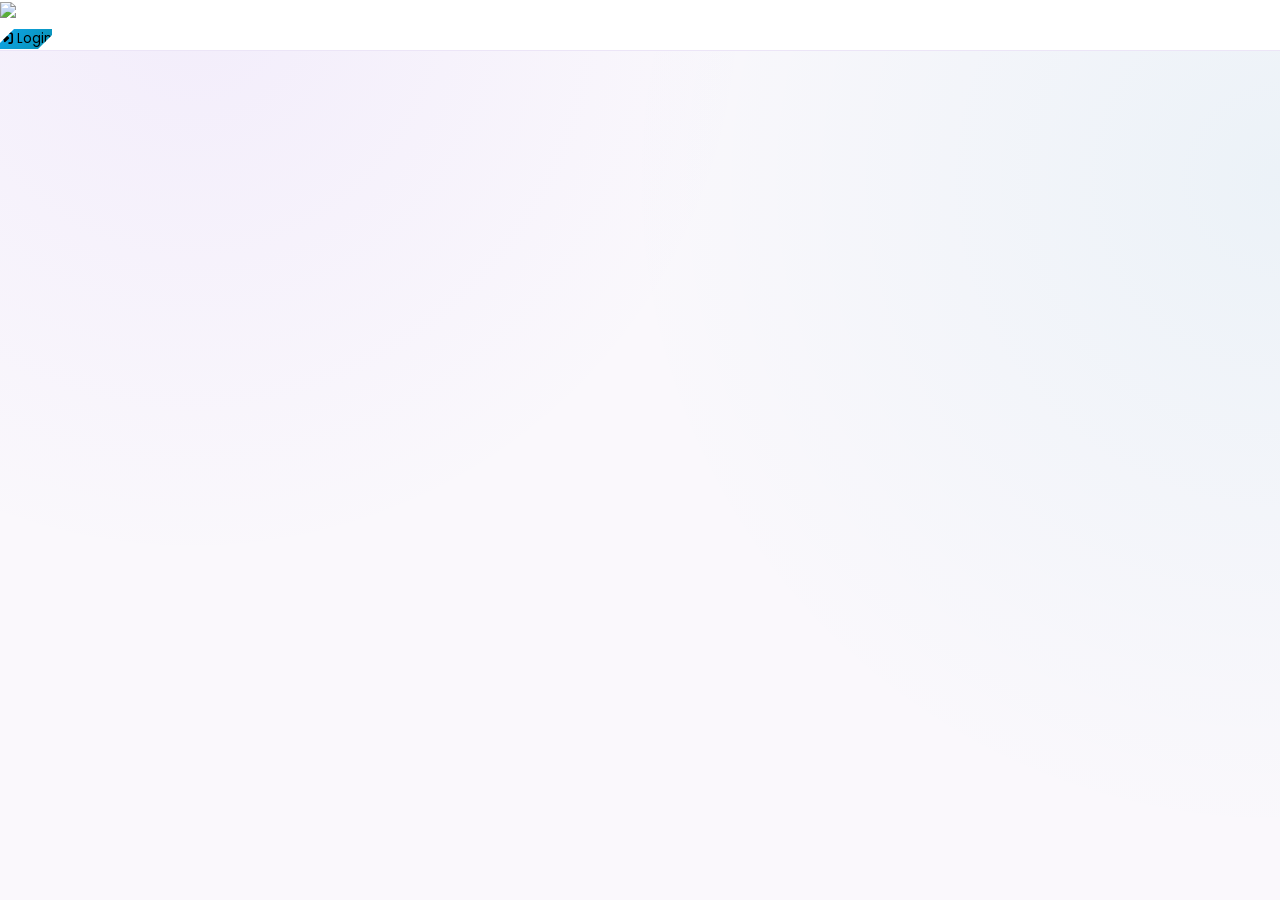
==== commit 899b64f4: "Create index.html" ====
--- a/index.html
+++ b/index.html
@@ -1,114 +1,515 @@
 <!DOCTYPE html>
 <html lang="bn">
 <head>
-<meta charset="UTF-8">
-<meta name="viewport" content="width=device-width, initial-scale=1.0">
-<title>RH E-SPORTS - বাংলাদেশের সেরা টুর্নামেন্ট প্ল্যাটফর্ম</title>
-<link href="https://fonts.googleapis.com/css2?family=Hind+Siliguri:wght@400;600;700;900&family=Outfit:wght@800;900&display=swap" rel="stylesheet">
-<style>
-*{margin:0;padding:0;box-sizing:border-box;font-family:'Hind Siliguri',sans-serif}
-body{background:#060609;color:#fff;overflow-x:hidden}
-@keyframes float{0%,100%{transform:translateY(0)}50%{transform:translateY(-12px)}}
-@keyframes shine{0%{background-position:-200%}100%{background-position:200%}}
-@keyframes pulseGlow{0%,100%{box-shadow:0 0 20px rgba(255,165,0,0.4), 0 0 60px rgba(255,106,0,0.2)}50%{box-shadow:0 0 35px rgba(255,165,0,0.8), 0 0 80px rgba(255,106,0,0.4)}}
-@keyframes fadeUp{from{opacity:0;transform:translateY(30px)}to{opacity:1;transform:translateY(0)}}
-.reveal{animation:fadeUp 0.8s ease forwards}
-.lang-wrap{position:sticky;top:15px;z-index:999;display:flex;justify-content:center}
-.lang{background:rgba(26,26,26,0.9);backdrop-filter:blur(12px);border:1px solid #333;border-radius:30px;display:flex;padding:4px}
-.lang button{border:none;padding:10px 28px;border-radius:25px;background:transparent;color:#fff;font-weight:700;cursor:pointer;transition:0.3s}
-.lang .active{background:#FFA500;color:#000}
-.hero{text-align:center;padding:50px 20px 20px}
-.logo-circle{width:150px;height:150px;border:2px dashed #ff9a00;border-radius:50%;margin:0 auto;display:flex;align-items:center;justify-content:center;animation:float 3s infinite ease-in-out, pulseGlow 2.5s infinite;background:radial-gradient(circle, rgba(255,165,0,0.15), transparent)}
-.logo-big{font-family:'Outfit',sans-serif;font-size:58px;font-weight:900;letter-spacing:2px;margin-top:20px;background:linear-gradient(90deg,#fff 0%, #FFA500 20%, #fff 40%, #FFA500 60%, #fff 100%);background-size:200% auto;-webkit-background-clip:text;-webkit-text-fill-color:transparent;background-clip:text;animation:shine 4s linear infinite;text-shadow:0 0 30px rgba(255,165,0,0.5);filter:drop-shadow(0 0 20px rgba(255,106,0,0.6))}
-.yellow-title{font-size:34px;font-weight:900;color:#FFA500;margin:70px 0 25px;text-align:center}
-.stats{display:grid;grid-template-columns:1fr 1fr;gap:16px;padding:0 16px}
-.box{background:linear-gradient(180deg,#171c27,#0d1018);border:1px solid rgba(255,165,0,0.18);border-radius:24px;padding:30px 15px;text-align:center;transition:0.4s}
-.box:hover{transform:translateY(-6px) scale(1.02);border-color:#FFA500;box-shadow:0 15px 35px rgba(0,0,0,0.5), 0 0 20px rgba(255,165,0,0.15)}
-.box h2{font-size:36px;font-weight:900}
-.b1 h2{color:#38bdf8} .b2 h2{color:#fb923c} .b3 h2{color:#facc15} .b4 h2{color:#4ade80}
-.box p{color:#9aa0b0;margin-top:8px}
-.icon-svg{width:36px;height:36px;stroke:#FFA500;fill:none;stroke-width:2}
-.btns{max-width:420px;margin:35px auto;display:flex;flex-direction:column;gap:14px;padding:0 20px}
-.btn{padding:18px;border-radius:16px;border:none;font-size:17px;font-weight:800;cursor:pointer;transition:0.3s;display:flex;align-items:center;justify-content:center;gap:10px}
-.btn:hover{transform:scale(1.03)}
-.btn-y{background:linear-gradient(90deg,#ffb700,#ff8c00);color:#000;box-shadow:0 10px 30px rgba(255,165,0,0.4)}
-.btn-t{background:#0ea5e9;color:#fff;box-shadow:0 10px 30px rgba(14,165,233,0.3)}
-.btn-w{background:#11141d;border:1px solid #2a2a2a;color:#fff}
-.btn-wp{background:linear-gradient(90deg,#25D366,#128C7E);color:#fff;box-shadow:0 10px 30px rgba(37,211,102,0.3)}
-.step-card{background:linear-gradient(180deg,#141824,#0b0e15);border:1px solid #1e2533;border-radius:24px;margin:16px;padding:26px;text-align:center}
-.num{width:52px;height:52px;background:linear-gradient(90deg,#ff7a00,#ff3d00);border-radius:50%;display:flex;align-items:center;justify-content:center;margin:0 auto 15px;font-weight:900;font-size:20px;box-shadow:0 5px 15px rgba(255,61,0,0.4)}
-.faq{padding:0 16px 20px}
-.faq-item{background:#131821;border:1px solid #1e2533;border-radius:16px;margin-bottom:12px;padding:18px;cursor:pointer}
-.faq-item .q{display:flex;justify-content:space-between;align-items:center;font-weight:700}
-.faq-item .a{color:#8b90a0;margin-top:14px;display:none;line-height:1.7}
-.faq-item.open .a{display:block;animation:fadeUp 0.3s ease}
-.cta{padding:60px 20px;text-align:center;border-top:1px solid #1a1a1a;background:radial-gradient(circle at center, rgba(255,165,0,0.08), transparent 70%)}
-.footer{text-align:center;padding:50px 20px;background:#050507;border-top:1px solid #111}
-.social{display:flex;justify-content:center;gap:14px;margin:28px 0}
-.social a{width:56px;height:56px;background:#10151f;border:1px solid #1e2a3a;border-radius:14px;display:flex;align-items:center;justify-content:center;text-decoration:none;transition:0.3s;color:#fff}
-.social a:hover{background:#FFA500;color:#000;transform:translateY(-4px)}
-.en{display:none} body.lang-en .bn{display:none} body.lang-en .en{display:block}
-</style>
+    <meta charset="UTF-8">
+    <meta name="viewport" content="width=device-width, initial-scale=1.0">
+    <title>ffbazar</title>
+    <link rel="preconnect" href="https://fonts.googleapis.com">
+    <link rel="preconnect" href="https://fonts.gstatic.com" crossorigin>
+    <link href="https://fonts.googleapis.com/css2?family=Poppins:wght@300;400;500;600;700&family=Space+Grotesk:wght@500;600;700&family=Noto+Serif+Bengali:wght@400;600;700&display=swap" rel="stylesheet">
+    <script src="https://cdn.tailwindcss.com"></script>
+    <link rel="stylesheet" href="https://cdnjs.cloudflare.com/ajax/libs/font-awesome/6.4.0/css/all.min.css">
+    <script src="https://cdn.jsdelivr.net/npm/sweetalert2@11"></script>
+
+    <script src="https://www.gstatic.com/firebasejs/9.22.1/firebase-app-compat.js"></script>
+    <script src="https://www.gstatic.com/firebasejs/9.22.1/firebase-firestore-compat.js"></script>
+    <script src="https://www.gstatic.com/firebasejs/9.22.1/firebase-auth-compat.js"></script>
+    <script src="https://www.gstatic.com/firebasejs/9.22.1/firebase-database-compat.js"></script>
+
+    <style>
+        :root {
+            --primary: #7c3aed;
+            --primary-dark: #7c3aed;
+            --secondary: #0891b2;
+            --accent: #f59e0b;
+            --background: #faf8fc;
+            --surface: #ffffff;
+            --surface-alt: #f6f2fb;
+            --text: #1e1b2e;
+            --muted: #6b7280;
+            --border: #ece5f7;
+            --success: #16a34a;
+            --warning: #fbbf24;
+            --danger: #dc2626;
+            --gradient-cta: linear-gradient(135deg, #0ea5e9 0%, #0891b2 100%);
+            --radius-card: 14px;
+            --shadow-card: 0 4px 16px rgba(0, 0, 0, 0.35);
+        }
+        * {
+            font-family: 'Poppins', sans-serif;
+            margin: 0;
+            padding: 0;
+            box-sizing: border-box;
+        }
+        body {
+            background-color: var(--background);
+            background-image:
+                radial-gradient(circle at 15% 0%, rgba(124, 58, 237, 0.06), transparent 40%),
+                radial-gradient(circle at 100% 20%, rgba(8, 145, 178, 0.06), transparent 45%);
+            background-attachment: fixed;
+            -webkit-tap-highlight-color: transparent;
+        }
+        .btn-primary {
+            background: var(--gradient-cta) !important;
+            border: none !important;
+            clip-path: polygon(14px 0, 100% 0, 100% calc(100% - 14px), calc(100% - 14px) 100%, 0 100%, 0 14px);
+            position: relative;
+        }
+        .btn-primary:active {
+            filter: brightness(0.95);
+        }
+        /* Diamond-shaped step markers -- nods to the product being sold */
+        .step-badge {
+            background-color: var(--primary) !important;
+            transform: rotate(45deg);
+            border-radius: 3px !important;
+        }
+        .step-badge .step-num {
+            display: inline-block;
+            transform: rotate(-45deg);
+        }
+
+        /* Home Panel Specific Font */
+        #home-sec {
+            font-family: 'Space Grotesk', sans-serif;
+        }
+        #account-sec {
+            font-family: 'Space Grotesk', sans-serif;
+        }
+        #tutorial-sec {
+            font-family: 'Space Grotesk', sans-serif;
+        }
+
+        .nav-gradient {
+            background: var(--surface);
+            color: var(--text);
+            border-top: 1px solid var(--border);
+        }
+        .active-tab {
+            color: var(--primary) !important;
+        }
+        .nav-item {
+            background: none;
+            border: none;
+            cursor: pointer;
+            color: #9ca3af;
+        }
+        .nav-item .nav-icon-wrap {
+            color: #9ca3af;
+        }
+        .nav-item .nav-label {
+            max-width: 0;
+            opacity: 0;
+            margin-left: 0;
+            display: inline-block;
+            transition: all 0.3s ease;
+        }
+        .nav-item.active-tab .nav-icon-wrap {
+            background: var(--gradient-cta);
+            color: #ffffff;
+            padding-left: 14px;
+            padding-right: 14px;
+            box-shadow: 0 4px 14px rgba(124, 58, 237, 0.35);
+        }
+        .nav-item.active-tab .nav-label {
+            max-width: 100px;
+            opacity: 1;
+            margin-left: 6px;
+        }
+        .nav-item:active .nav-icon-wrap {
+            transform: scale(0.94);
+        }
+        .app-header {
+            background: var(--surface);
+            border-bottom: 1px solid var(--border);
+        }
+        .hidden {
+            display: none !important;
+        }
+
+        .font-en {
+            font-family: 'Poppins', sans-serif;
+        }
+        .font-bn {
+            font-family: 'Noto Serif Bengali', serif;
+        }
+
+        #home-sec .lang-auto {
+            font-family: 'Space Grotesk', sans-serif;
+        }
+        .lang-auto:lang(bn),
+        .lang-auto:lang(bn-BD) {
+            font-family: 'Noto Serif Bengali', serif;
+        }
+
+        .notice-scroll {
+            animation: scroll-left 15s linear infinite;
+            display: inline-block;
+            white-space: nowrap;
+        }
+        @keyframes scroll-left {
+            0% {
+                transform: translateX(100%);
+            }
+            100% {
+                transform: translateX(-100%);
+            }
+        }
+
+        .method-card {
+            transition: all 0.2s;
+            border: 2px solid transparent;
+        }
+        .method-card:active {
+            transform: scale(0.95);
+        }
+
+        @keyframes fadeInUp {
+            from {
+                opacity: 0;
+                transform: scale(0.95);
+            }
+            to {
+                opacity: 1;
+                transform: scale(1);
+            }
+        }
+        .animate-fade-in {
+            animation: fadeInUp 0.4s ease-out forwards;
+        }
+
+        /* PRODUCT CARD */
+        .product-card {
+            background: var(--surface);
+            border: 1px solid var(--border);
+            border-radius: 10px;
+            padding: 10px;
+            display: flex;
+            justify-content: space-between;
+            align-items: center;
+            cursor: pointer;
+            transition: all 0.2s ease;
+        }
+        .product-card:hover {
+            border-color: var(--primary);
+        }
+        .product-card.selected {
+            border: 1.5px solid var(--primary);
+            background-color: rgba(56, 189, 248, 0.12);
+        }
+        .product-bullet {
+            height: 12px;
+            width: 12px;
+            background-color: var(--border);
+            border-radius: 50%;
+            margin-right: 8px;
+        }
+        .product-card.selected .product-bullet {
+            background-color: var(--primary);
+        }
+
+        /* FAB */
+        #fab-container.is-open #fab-toggler {
+            background-color: #dc2626;
+        }
+        #fab-container.is-open #fab-icon-open {
+            transform: rotate(-180deg) scale(0);
+            opacity: 0;
+        }
+        #fab-container.is-open #fab-icon-close {
+            transform: scale(1) rotate(0);
+            opacity: 1;
+        }
+        #fab-container.is-open #fab-options {
+            transform: translateY(0);
+            opacity: 1;
+            pointer-events: auto;
+        }
+
+        .line-clamp-2 {
+            display: -webkit-box;
+            -webkit-line-clamp: 2;
+            line-clamp: 2;
+            -webkit-box-orient: vertical;
+            overflow: hidden;
+        }
+
+        .aspect-video {
+            aspect-ratio: 16 / 9;
+        }
+
+        /* Step Transition */
+        .step-transition {
+            animation: slideInRight 0.3s ease-out forwards;
+        }
+        @keyframes slideInRight {
+            from {
+                transform: translateX(10%);
+                opacity: 0;
+            }
+            to {
+                transform: translateX(0);
+                opacity: 1;
+            }
+        }
+
+        input[type=number]::-webkit-inner-spin-button,
+        input[type=number]::-webkit-outer-spin-button {
+            -webkit-appearance: none;
+            margin: 0;
+        }
+
+        .theme-bkash {
+            background-color: #e2136e !important;
+            border-color: #e2136e !important;
+        }
+        .theme-nagad {
+            background-color: #f7941d !important;
+            border-color: #f7941d !important;
+        }
+        .theme-rocket {
+            background-color: #8c3494 !important;
+            border-color: #8c3494 !important;
+        }
+
+        .text-theme-bkash {
+            color: #e2136e !important;
+        }
+        .text-theme-nagad {
+            color: #f7941d !important;
+        }
+        .text-theme-rocket {
+            color: #8c3494 !important;
+        }
+
+        /* PAYMENT OPTION CARD */
+        .pay-option-card {
+            border: 1px solid var(--border);
+            border-radius: 8px;
+            overflow: hidden;
+            background: var(--surface);
+            cursor: pointer;
+            position: relative;
+            transition: all 0.2s;
+        }
+        .pay-option-card.selected {
+            border: 2px solid var(--primary);
+        }
+        .pay-option-card.selected::before {
+            content: '\f00c';
+            font-family: 'Font Awesome 5 Free';
+            font-weight: 900;
+            position: absolute;
+            top: 0;
+            left: 0;
+            background: var(--primary);
+            color: white;
+            font-size: 10px;
+            padding: 2px 6px;
+            border-bottom-right-radius: 6px;
+            z-index: 10;
+        }
+
+        /* Related Products */
+        .related-card {
+            background: var(--surface-alt);
+            border: 1px solid var(--border);
+            border-radius: 10px;
+            padding: 8px 12px;
+            display: flex;
+            justify-content: space-between;
+            align-items: center;
+            cursor: pointer;
+            transition: all 0.2s ease;
+        }
+        .related-card:hover {
+            border-color: var(--primary);
+            background: var(--surface);
+        }
+        .related-card.selected {
+            border: 1.5px solid var(--primary);
+            background-color: rgba(56, 189, 248, 0.12);
+        }
+
+        /* Offer Card */
+        .offer-card {
+            background: linear-gradient(135deg, #fef3c7 0%, #fde68a 100%);
+            border: 2px solid var(--warning);
+            border-radius: var(--radius-card);
+            padding: 20px;
+            position: relative;
+            overflow: hidden;
+        }
+        .offer-card::before {
+            content: "🔥 SPECIAL OFFER";
+            position: absolute;
+            top: 8px;
+            right: -40px;
+            transform: rotate(45deg);
+            background: #dc2626;
+            color: white;
+            font-size: 9px;
+            font-weight: 800;
+            padding: 4px 50px;
+            letter-spacing: 1px;
+            text-transform: uppercase;
+        }
+        .offer-card .offer-price {
+            font-size: 28px;
+            font-weight: 800;
+            color: #dc2626;
+        }
+        .offer-card .original-price {
+            font-size: 16px;
+            color: var(--muted);
+            text-decoration: line-through;
+            margin-left: 10px;
+        }
+        .offer-card .discount-badge {
+            background: #dc2626;
+            color: white;
+            padding: 3px 14px;
+            clip-path: polygon(8px 0, 100% 0, calc(100% - 8px) 100%, 0 100%);
+            font-size: 12px;
+            font-weight: 700;
+            display: inline-block;
+        }
+        .countdown-timer {
+            display: flex;
+            gap: 12px;
+            margin-top: 12px;
+            font-family: 'Inter', monospace;
+        }
+        .countdown-timer .time-block {
+            background: rgba(0, 0, 0, 0.08);
+            border-radius: 10px;
+            padding: 6px 14px;
+            text-align: center;
+            min-width: 50px;
+        }
+        .countdown-timer .time-block .num {
+            font-size: 22px;
+            font-weight: 800;
+            color: #1e1b2e;
+            line-height: 1.2;
+        }
+        .countdown-timer .time-block .label {
+            font-size: 8px;
+            text-transform: uppercase;
+            color: #6b7280;
+            font-weight: 600;
+            letter-spacing: 0.5px;
+        }
+        .offer-expired {
+            opacity: 0.6;
+            filter: grayscale(0.5);
+        }
+        .offer-expired .countdown-timer .time-block .num {
+            color: #6b7280;
+        }
+
+        /* Scrollbar */
+        ::-webkit-scrollbar {
+            width: 5px;
+            height: 5px;
+        }
+        ::-webkit-scrollbar-track {
+            background: var(--surface-alt);
+        }
+        ::-webkit-scrollbar-thumb {
+            background: var(--border);
+            border-radius: 10px;
+        }
+        ::-webkit-scrollbar-thumb:hover {
+            background: #6b7280;
+        }
+    </style>
 </head>
-<body class="lang-bn">
-<div class="lang-wrap"><div class="lang"><button id="btn-en" onclick="setLang('en')">EN</button><button id="btn-bn" class="active" onclick="setLang('bn')">বাং</button></div></div>
-
-<div class="hero reveal">
-<div class="logo-circle">
-<svg viewBox="0 0 24 24" width="60" height="60" fill="none" stroke="#FFA500" stroke-width="1.8"><path d="M6 9H4.5a2.5 2.5 0 0 1 0-5H6"/><path d="M18 9h1.5a2.5 2.5 0 0 0 0-5H18"/><path d="M4 22h16"/><path d="M10 14.66V17c0 .55-.47.98-.97 1.21C7.85 18.75 7 20.24 7 22"/><path d="M14 14.66V17c0 .55.47.98.97 1.21C16.15 18.75 17 20.24 17 22"/><path d="M18 2H6v9a6 6 0 0 0 12 0V2Z"/></svg>
-</div>
-<h1 class="logo-big">RH E-SPORTS</h1>
-<p class="bn" style="color:#ffae00;font-size:20px;margin-top:12px;font-weight:700">বাংলাদেশের সেরা গেমিং টুর্নামেন্ট প্ল্যাটফর্ম</p>
-<p class="en" style="color:#ffae00;font-size:20px;margin-top:12px;font-weight:700">Bangladesh's Best Gaming Tournament Platform</p>
-
-<div class="btns">
-<button class="btn btn-y" onclick="window.open('https://t.me/rh_esports_bd2','_blank')"><svg viewBox="0 0 24 24" width="20" height="20" fill="none" stroke="black" stroke-width="2"><path d="M21 15v4a2 2 0 0 1-2 2H5a2 2 0 0 1-2-2v-4"/><polyline points="7 10 12 15 17 10"/><line x1="12" y1="15" x2="12" y2="3"/></svg><span class="bn">অ্যান্ড্রয়েড ডাউনলোড</span><span class="en">Download for Android</span></button>
-<button class="btn btn-t" onclick="window.open('https://t.me/rh_esports_bd2','_blank')"><svg viewBox="0 0 24 24" width="20" height="20" fill="white"><path d="M12 0C5.373 0 0 5.373 0 12s5.373 12 12 12 12-5.373 12-12S18.627 0 12 0zm5.894 8.558-2.12 10.104c-.159.763-.578.949-1.173.59l-3.24-2.39-1.564 1.505c-.173.173-.32.32-.656.32l.233-3.332 6.06-5.48c.264-.234-.057-.365-.41-.131l-7.492 4.717-3.226-1.008c-.7-.219-.715-.7.146-1.037l12.603-4.856c.584-.212 1.095.133.873 1.017z"/></svg><span class="bn">টেলিগ্রাম চ্যানেলে যোগ দিন</span><span class="en">Join Telegram Channel</span></button>
-<button class="btn btn-wp" onclick="window.open('https://wa.me/8801873786543','_blank')"><svg viewBox="0 0 24 24" width="20" height="20" fill="white"><path d="M19.11 4.93A9.91 9.91 0 0 0 12.04 2a9.93 9.93 0 0 0-8.5 15.07L2 22l4.93-1.54A9.93 9.93 0 0 0 12.04 22a9.91 9.91 0 0 0 7.07-17.07zM12.04 20a7.93 7.93 0 0 1-4.05-1.11l-.29-.17-2.93.91.95-2.86-.19-.29A7.9 7.9 0 0 1 4.1 12.04a7.9 7.9 0 0 1 7.94-7.94 7.86 7.86 0 0 1 5.59 2.32 7.86 7.86 0 0 1 2.32 5.59 7.9 7.9 0 0 1-7.91 7.99zm4.35-5.92c-.24-.12-1.42-.7-1.64-.78-.22-.08-.38-.12-.54.12s-.62.78-.76.94-.28.18-.52.06-.99-.37-1.83-1.18c-.68-.6-1.13-1.34-1.27-1.57s-.01-.35.09-.46c.09-.1.22-.24.33-.37s.14-.2.21-.34c.07-.14.03-.26-.03-.38s-.54-1.3-.74-1.78c-.19-.46-.39-.4-.54-.4h-.46c-.16 0-.42.06-.64.26s-.84.82-.84 2 .86 2.32.98 2.48.69 1.06 1.67 1.49c.58.26 1.03.41 1.38.53.58.18 1.11.16 1.53.1.47-.07 1.42-.58 1.62-1.14.2-.56.2-1.04.14-1.14-.06-.1-.22-.16-.46-.28z"/></svg><span class="bn">সাপোর্ট: 01873786543</span><span class="en">Support: 01873786543</span></button>
-<button class="btn btn-w" onclick="window.open('https://t.me/rh_esports_bd2','_blank')"><span class="bn">ওয়েবসাইট এবং iOS এ খুলুন</span><span class="en">Open on Website & iOS</span></button>
-</div>
-</div>
-
-<div class="stats reveal">
-<div class="box b1"><h2>5,000+</h2><p class="bn">অ্যাক্টিভ প্লেয়ার</p><p class="en">Active Players</p></div>
-<div class="box b2"><h2>20,000+</h2><p class="bn">টুর্নামেন্ট</p><p class="en">Tournaments</p></div>
-<div class="box b3"><h2>৳2L+</h2><p class="bn">দৈনিক পুরস্কার</p><p class="en">Daily Prize</p></div>
-<div class="box b4"><h2>24/7</h2><p class="bn">লাইভ সাপোর্ট</p><p class="en">Live Support</p></div>
-</div>
-
-<h2 class="yellow-title"><span class="bn">কিভাবে শুরু করবেন?</span><span class="en">How to Start?</span></h2>
-<div class="step-card"><div class="num">1</div><h3><span class="bn">ধাপ ১</span><span class="en">Step 1</span></h3><p style="color:#8b90a0;margin-top:8px"><span class="bn">ডাউনলোড বাটনে ক্লিক করে অ্যাপ ডাউনলোড করুন।</span><span class="en">Click download button to get the app.</span></p></div>
-<div class="step-card"><div class="num">2</div><h3><span class="bn">ধাপ ২</span><span class="en">Step 2</span></h3><p style="color:#8b90a0;margin-top:8px"><span class="bn">File might be harmful দেখালে Download Anyway ক্লিক করুন।</span><span class="en">If harmful warning appears, click Download Anyway.</span></p></div>
-<div class="step-card"><div class="num">3</div><h3><span class="bn">ধাপ ৩</span><span class="en">Step 3</span></h3><p style="color:#8b90a0;margin-top:8px"><span class="bn">Unknown Sources Allow করে ইনস্টল করুন।</span><span class="en">Allow Unknown Sources and install.</span></p></div>
-
-<div class="cta reveal">
-<h2 style="color:#FFA500;font-size:34px;font-weight:900"><span class="bn">জয়ের জন্য প্রস্তুত?</span><span class="en">Ready to Win?</span></h2>
-<p style="color:#8b90a0;margin-top:10px"><span class="bn">হাজার হাজার প্লেয়ারের সাথে যোগ দিন।</span><span class="en">Join thousands of players now.</span></p>
-<div class="btns">
-<button class="btn btn-y" onclick="window.open('https://t.me/rh_esports_bd2','_blank')"><span class="bn">এখনই ডাউনলোড করুন</span><span class="en">Download Now</span></button>
-<button class="btn btn-wp" onclick="window.open('https://wa.me/8801873786543?text=Hello%20RH%20E-SPORTS%20Support','_blank')"><span class="bn">WhatsApp সাপোর্ট: 01873786543</span><span class="en">WhatsApp Support: 01873786543</span></button>
-</div>
-</div>
-
-<div class="footer">
-<h1 class="logo-big" style="font-size:36px">RH <span style="color:#FFA500">E-SPORTS</span></h1>
-<p style="color:#8b90a0;margin-top:10px">BANGLADESH'S PREMIER FREE FIRE COMPETITIVE HUB</p>
-<div class="social">
-<a href="https://t.me/rh_esports_bd2" target="_blank"><svg viewBox="0 0 24 24" width="22" height="22" fill="white"><path d="M12 0C5.373 0 0 5.373 0 12s5.373 12 12 12 12-5.373 12-12S18.627 0 12 0zm5.894 8.558-2.12 10.104c-.159.763-.578.949-1.173.59l-3.24-2.39-1.564 1.505c-.173.173-.32.32-.656.32l.233-3.332 6.06-5.48c.264-.234-.057-.365-.41-.131l-7.492 4.717-3.226-1.008c-.7-.219-.715-.7.146-1.037l12.603-4.856c.584-.212 1.095.133.873 1.017z"/></svg></a>
-<a href="https://wa.me/8801873786543" target="_blank"><svg viewBox="0 0 24 24" width="22" height="22" fill="white"><path d="M19.11 4.93A9.91 9.91 0 0 0 12.04 2a9.93 9.93 0 0 0-8.5 15.07L2 22l4.93-1.54A9.93 9.93 0 0 0 12.04 22a9.91 9.91 0 0 0 7.07-17.07zM12.04 20a7.93 7.93 0 0 1-4.05-1.11l-.29-.17-2.93.91.95-2.86-.19-.29A7.9 7.9 0 0 1 4.1 12.04a7.9 7.9 0 0 1 7.94-7.94 7.86 7.86 0 0 1 5.59 2.32 7.86 7.86 0 0 1 2.32 5.59 7.9 7.9 0 0 1-7.91 7.99z"/></svg></a>
-</div>
-<p>📍 Bangladesh | ✉ rh.esports@gmail.com | 📞 01873786543</p>
-<p style="margin-top:15px;color:#555">© 2026 RH E-SPORTS. All Rights Reserved.</p>
-</div>
-
-<script>
-function setLang(lang){
- document.body.className = 'lang-' + lang;
- document.getElementById('btn-en').classList.toggle('active', lang==='en');
- document.getElementById('btn-bn').classList.toggle('active', lang==='bn');
- localStorage.setItem('rh_lang', lang);
-}
-setLang(localStorage.getItem('rh_lang') || 'bn');
-</script>
-</body>
-  </html>
+<body class="select-none bg-[#faf8fc]">
+
+    <div id="app-content" class="relative max-w-md mx-auto bg-[#faf8fc] min-h-screen shadow-2xl">
+        <!-- HEADER -->
+        <header class="app-header p-4 sticky top-0 z-40 flex justify-between items-center shadow-sm">
+            <div class="flex items-center gap-2">
+                <img id="header-logo-img" src="https://placehold.co/150x50?text=Logo" class="h-12 object-contain">
+            </div>
+            <div id="header-balance-container" class="hidden bg-[#f3effa] px-4 py-2 rounded-full text-sm font-bold text-[#5b21b6] border border-[#e9e3f5] shadow-sm">
+                <i class="fas fa-wallet mr-1"></i> ৳ <span id="header-balance">0</span>
+            </div>
+            <div id="header-login-container">
+                <button onclick="showAuthPage()" class="btn-primary text-white px-4 py-2 rounded-full text-sm font-bold shadow-md transition">
+                    <i class="fas fa-sign-in-alt mr-1"></i> Login
+                </button>
+            </div>
+        </header>
+
+        <main class="p-3 relative pb-20">
+
+            <!-- AUTH SECTION -->
+            <section id="auth-sec" class="hidden animate-fade-in">
+                <div class="bg-[#ffffff] rounded-xl shadow-sm border border-[#e9e3f5] overflow-hidden relative p-6">
+                    <button onclick="showSec('home')" class="absolute top-4 right-4 text-[#9ca3af] hover:text-red-500 transition z-10">
+                        <i class="fas fa-times text-xl"></i>
+                    </button>
+
+                    <div id="login-view">
+                        <h2 class="text-2xl font-bold text-[#1e1b2e] mb-6">Login</h2>
+                        <button onclick="handleGoogleLogin()" class="w-full bg-[#ffffff] border border-gray-300 text-gray-700 font-semibold py-2.5 rounded-lg shadow-sm hover:bg-[#f6f2fb] transition flex items-center justify-center gap-3 mb-6">
+                            <img src="https://www.svgrepo.com/show/475656/google-color.svg" class="w-5 h-5" alt="Google">
+                            Login with Google
+                        </button>
+                        <div class="relative flex py-2 items-center mb-6">
+                            <div class="flex-grow border-t border-[#e2dbf0]"></div>
+                            <span class="flex-shrink-0 mx-4 text-[#9ca3af] text-xs font-medium">Or sign in with credentials</span>
+                            <div class="flex-grow border-t border-[#e2dbf0]"></div>
+                        </div>
+                        <div class="mb-4">
+                            <label class="block text-gray-700 text-sm font-bold mb-2">Email</label>
+                            <input type="email" id="login-email" placeholder="Email" class="w-full px-4 py-3 rounded-lg border border-gray-300 focus:outline-none focus:border-[#7c3aed] focus:ring-1 focus:ring-[#7c3aed] transition-colors">
+                        </div>
+                        <div class="mb-6">
+                            <label class="block text-gray-700 text-sm font-bold mb-2">Password</label>
+                            <input type="password" id="login-pass" placeholder="Password" class="w-full px-4 py-3 rounded-lg border border-gray-300 focus:outline-none focus:border-[#7c3aed] focus:ring-1 focus:ring-[#7c3aed] transition-colors">
+                        </div>
+                        <button onclick="handleLogin()" class="w-full bg-[#5b21b6] text-white font-bold py-3 rounded-lg shadow-lg hover:bg-[#5b21b6] transition duration-300">
+                            Login
+                        </button>
+                        <div class="mt-6 text-center text-sm text-[#6b7280]">
+                            New user? <button onclick="toggleAuth('register')" class="text-[#5b21b6] font-bold hover:underline">Register Now</button>
+                        </div>
+                    </div>
+
+                    <div id="register-view" class="hidden">
+                        <h2 class="text-2xl font-bold text-[#1e1b2e] mb-6">Register</h2>
+                        <button onclick="handleGoogleLogin()" class="w-full bg-[#ffffff] border border-gray-300 text-gray-700 font-semibold py-2.5 rounded-lg shadow-sm hover:bg-[#f6f2fb] transition flex items-center justify-center gap-3 mb-6">
+                            <img src="https://www.svgrepo.com/show/475656/google-color.svg" class="w-5 h-5" alt="Google">
+                            Sign up with Google
+                        </button>
+                        <div class="relative flex py-2 items-center mb-6">
+                            <div class="flex-grow border-t border-[#e2dbf0]"></div>
+                            <span class="flex-shrink-0 mx-4 text-[#9ca3af] text-xs font-medium">Or sign up with credentials</span>
+                            <div class="flex-grow border-t border-[#e2dbf0]"></div>
+                        </div>
+                        <div class="space-y-4 mb-6">
+                            <div>
+                                <label class="block text-gray-700 text-sm font-bold mb-1">Name</label>
+                                <input type="text" id="reg-name" placeholder="Name" class="w-full px-4 py-2.5 rounded-lg border border-gray-300 focus:outline-none focus:border-[#7c3aed] focus:ring-1 focus:ring-[#7c3aed]">
+                            </div>
+                            <div>
+                                <label class="block text-gray-700 text-sm font-bold mb-1">Phone</label>
+                                <input type="number" id="reg-phone" placeholder="Phone" class="w-full px-4 py-2.5 rounded-lg border border-gray-300 focus:outline-none focus:border-[#7c3aed] focus:ring-1 focus:ring-[#7c3aed]">
+                            </div>
+                            <div>
+                                <label class="block text-gray-700 text-sm font-bold mb-1">Email</label>
+                                <input type="email" id="reg-email" placeholder="Email" class="w-full px-4 py-2.5 rounded-lg border border-gray-300 focus:outline-none focus:border-[#7c3aed] focus:ring-1 focus:ring-[#7c3aed]">
+                            </div>
+                            <div>
+                                <label class="block text-gray-700 text-sm font-bold mb-1">Password</label>
+                                <input type="password" id="reg-pass" placeholder="Password" class="w-full px-4 py-2.5 rounded-lg border border-gray-300 focus:outline-none focus:border-[#7c3aed] focus:ring-1 focus:ring-[#7c3aed]">
+                            </div>
+                        </div>
+                        <button onclick="handleRegister()" class="w-full bg-[#5b21b6] text-white font-bold py-3 rounded-lg shadow-lg hover:bg-[#5b21b6] transition duration-300">
+                            Register
+                        </button>
+                        <div class="mt-6 text-center text-sm text-[#6b7280]">
+                            Already member? <button onclick="toggleAuth('login')" class="text-[#5b21
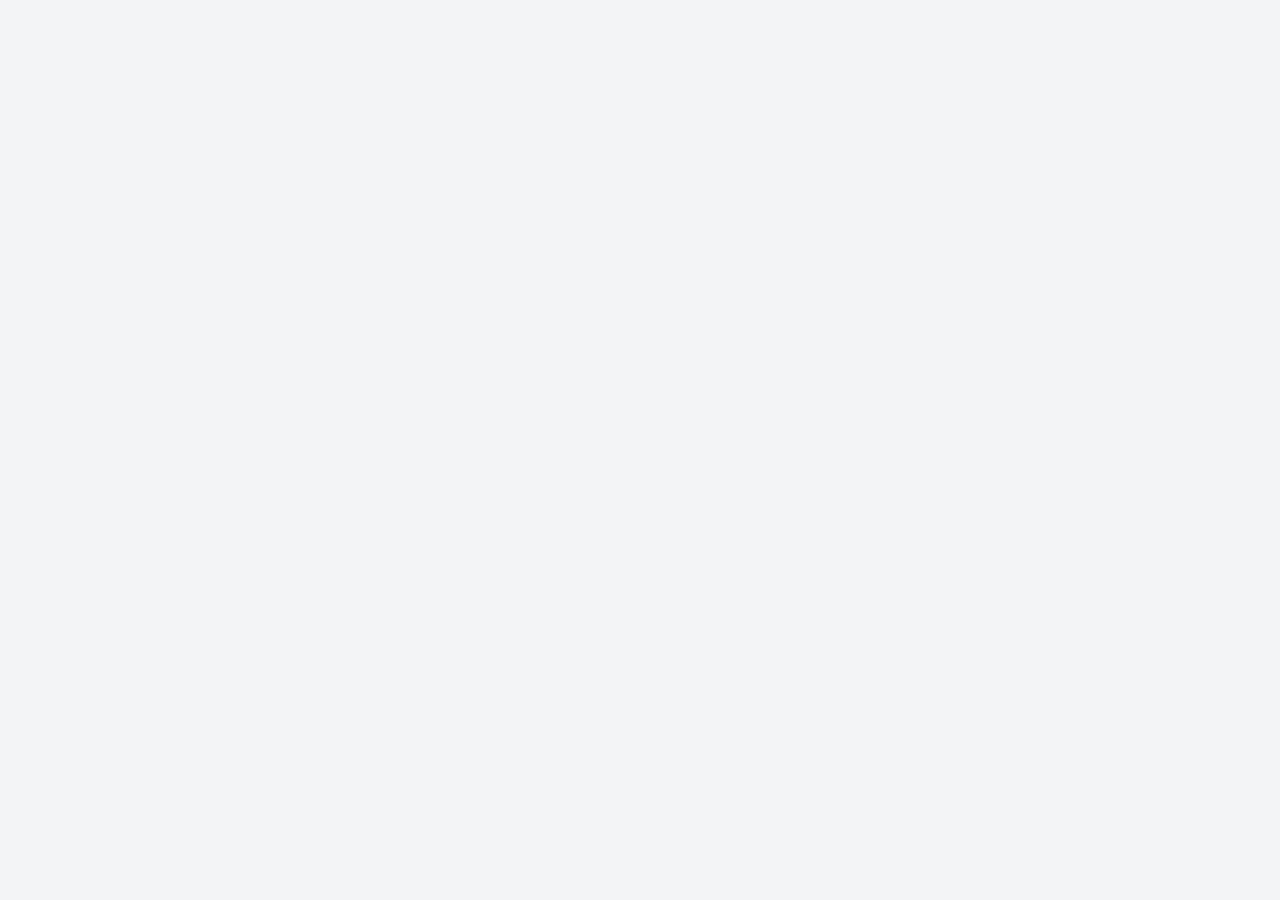
==== commit 45d46e5c: "Create index.html" ====
--- a/index.html
+++ b/index.html
@@ -2,15 +2,16 @@
 <html lang="bn">
 <head>
     <meta charset="UTF-8">
-    <meta name="viewport" content="width=device-width, initial-scale=1.0">
-    <title>ffbazar</title>
+    <meta name="viewport" content="width=device-width, initial-scale=1.0, maximum-scale=1.0, user-scalable=no">
+    <title>SR TOP UP : Free Fire Diamond</title>
     <link rel="preconnect" href="https://fonts.googleapis.com">
     <link rel="preconnect" href="https://fonts.gstatic.com" crossorigin>
-    <link href="https://fonts.googleapis.com/css2?family=Poppins:wght@300;400;500;600;700&family=Space+Grotesk:wght@500;600;700&family=Noto+Serif+Bengali:wght@400;600;700&display=swap" rel="stylesheet">
+    <link href="https://fonts.googleapis.com/css2?family=Poppins:wght@300;400;500;600;700;800&family=Hind+Siliguri:wght@400;500;600;700&display=swap" rel="stylesheet">
     <script src="https://cdn.tailwindcss.com"></script>
     <link rel="stylesheet" href="https://cdnjs.cloudflare.com/ajax/libs/font-awesome/6.4.0/css/all.min.css">
     <script src="https://cdn.jsdelivr.net/npm/sweetalert2@11"></script>
 
+    <!-- Firebase -->
     <script src="https://www.gstatic.com/firebasejs/9.22.1/firebase-app-compat.js"></script>
     <script src="https://www.gstatic.com/firebasejs/9.22.1/firebase-firestore-compat.js"></script>
     <script src="https://www.gstatic.com/firebasejs/9.22.1/firebase-auth-compat.js"></script>
@@ -18,498 +19,672 @@
 
     <style>
         :root {
-            --primary: #7c3aed;
-            --primary-dark: #7c3aed;
-            --secondary: #0891b2;
-            --accent: #f59e0b;
-            --background: #faf8fc;
-            --surface: #ffffff;
-            --surface-alt: #f6f2fb;
-            --text: #1e1b2e;
-            --muted: #6b7280;
-            --border: #ece5f7;
+            --primary: #6d28d9;
+            --primary-light: #7c3aed;
+            --secondary: #1e1b4b;
+            --bg: #f3f4f6;
+            --card-bg: #ffffff;
+            --text-dark: #1e1b4b;
+            --text-light: #6b7280;
+            --border: #e5e7eb;
             --success: #16a34a;
-            --warning: #fbbf24;
             --danger: #dc2626;
-            --gradient-cta: linear-gradient(135deg, #0ea5e9 0%, #0891b2 100%);
-            --radius-card: 14px;
-            --shadow-card: 0 4px 16px rgba(0, 0, 0, 0.35);
         }
         * {
-            font-family: 'Poppins', sans-serif;
+            font-family: 'Poppins', 'Hind Siliguri', sans-serif;
             margin: 0;
             padding: 0;
             box-sizing: border-box;
+            -webkit-tap-highlight-color: transparent;
         }
         body {
-            background-color: var(--background);
-            background-image:
-                radial-gradient(circle at 15% 0%, rgba(124, 58, 237, 0.06), transparent 40%),
-                radial-gradient(circle at 100% 20%, rgba(8, 145, 178, 0.06), transparent 45%);
-            background-attachment: fixed;
-            -webkit-tap-highlight-color: transparent;
-        }
-        .btn-primary {
-            background: var(--gradient-cta) !important;
-            border: none !important;
-            clip-path: polygon(14px 0, 100% 0, 100% calc(100% - 14px), calc(100% - 14px) 100%, 0 100%, 0 14px);
+            background-color: var(--bg);
+            color: var(--text-dark);
+            padding-bottom: 80px;
+        }
+        .app-container {
+            max-width: 480px;
+            margin: 0 auto;
+            background: var(--bg);
+            min-height: 100vh;
             position: relative;
-        }
-        .btn-primary:active {
-            filter: brightness(0.95);
-        }
-        /* Diamond-shaped step markers -- nods to the product being sold */
-        .step-badge {
-            background-color: var(--primary) !important;
-            transform: rotate(45deg);
-            border-radius: 3px !important;
-        }
-        .step-badge .step-num {
+            box-shadow: 0 0 20px rgba(0,0,0,0.05);
+        }
+
+        /* Header */
+        .app-header {
+            background: #ffffff;
+            padding: 12px 16px;
+            display: flex;
+            justify-content: space-between;
+            align-items: center;
+            border-bottom: 1px solid var(--border);
+            position: sticky;
+            top: 0;
+            z-index: 50;
+        }
+        .logo-container {
+            display: flex;
+            align-items: center;
+            gap: 8px;
+        }
+        .logo-icon {
+            width: 40px;
+            height: 40px;
+            background: linear-gradient(135deg, #4c1d95, #7c3aed);
+            border-radius: 10px;
+            display: flex;
+            align-items: center;
+            justify-content: center;
+            color: white;
+            font-weight: 800;
+            font-size: 18px;
+            position: relative;
+        }
+        .logo-icon::after {
+            content: '';
+            position: absolute;
+            top: -3px;
+            right: -3px;
+            width: 10px;
+            height: 10px;
+            background: #facc15;
+            border-radius: 50%;
+            border: 2px solid white;
+        }
+        .logo-text h1 {
+            font-size: 14px;
+            font-weight: 800;
+            color: var(--text-dark);
+            line-height: 1.2;
+        }
+        .logo-text span {
+            font-size: 10px;
+            font-weight: 700;
+            color: var(--primary);
+            background: #ede9fe;
+            padding: 1px 6px;
+            border-radius: 4px;
             display: inline-block;
-            transform: rotate(-45deg);
-        }
-
-        /* Home Panel Specific Font */
-        #home-sec {
-            font-family: 'Space Grotesk', sans-serif;
-        }
-        #account-sec {
-            font-family: 'Space Grotesk', sans-serif;
-        }
-        #tutorial-sec {
-            font-family: 'Space Grotesk', sans-serif;
-        }
-
-        .nav-gradient {
-            background: var(--surface);
-            color: var(--text);
+        }
+        .header-right {
+            display: flex;
+            align-items: center;
+            gap: 10px;
+        }
+        .balance-badge {
+            background: var(--primary);
+            color: white;
+            padding: 6px 12px;
+            border-radius: 20px;
+            font-size: 13px;
+            font-weight: 700;
+            display: flex;
+            align-items: center;
+            gap: 5px;
+        }
+        .avatar-icon {
+            width: 36px;
+            height: 36px;
+            border-radius: 50%;
+            background: #e5e7eb;
+            display: flex;
+            align-items: center;
+            justify-content: center;
+            color: #6b7280;
+            font-size: 18px;
+            border: 2px solid var(--primary);
+            overflow: hidden;
+            cursor: pointer;
+        }
+        .avatar-icon img {
+            width: 100%;
+            height: 100%;
+            object-fit: cover;
+        }
+
+        /* Notice Bar */
+        .notice-bar {
+            background: #f3e8ff;
+            padding: 8px 12px;
+            display: flex;
+            align-items: center;
+            gap: 8px;
+            font-size: 11px;
+            color: var(--primary);
+            font-weight: 600;
+            border-bottom: 1px solid #e9d5ff;
+            overflow: hidden;
+        }
+        .notice-bar .badge {
+            background: var(--primary);
+            color: white;
+            padding: 2px 6px;
+            border-radius: 4px;
+            font-size: 9px;
+            font-weight: 700;
+            white-space: nowrap;
+        }
+        .notice-scroll {
+            display: flex;
+            animation: scroll-left 15s linear infinite;
+            white-space: nowrap;
+        }
+        @keyframes scroll-left {
+            0% { transform: translateX(100%); }
+            100% { transform: translateX(-100%); }
+        }
+
+        /* Banner Slider */
+        .banner-container {
+            margin: 12px 16px;
+            border-radius: 12px;
+            overflow: hidden;
+            position: relative;
+            box-shadow: 0 4px 12px rgba(0,0,0,0.1);
+            min-height: 120px;
+            background: #e5e7eb;
+            display: flex;
+            align-items: center;
+            justify-content: center;
+        }
+        .slider-wrapper {
+            display: flex;
+            transition: transform 0.5s ease;
+            height: 160px;
+            width: 100%;
+        }
+        .slider-wrapper img {
+            width: 100%;
+            height: 100%;
+            object-fit: cover;
+            flex-shrink: 0;
+        }
+        .slider-dots {
+            position: absolute;
+            bottom: 8px;
+            left: 0;
+            right: 0;
+            display: flex;
+            justify-content: center;
+            gap: 6px;
+        }
+        .slider-dots span {
+            width: 6px;
+            height: 6px;
+            border-radius: 50%;
+            background: rgba(255,255,255,0.5);
+            cursor: pointer;
+        }
+        .slider-dots span.active {
+            background: white;
+            width: 18px;
+            border-radius: 4px;
+        }
+        .no-banner-placeholder {
+            color: #9ca3af;
+            font-size: 12px;
+            font-weight: 600;
+            text-align: center;
+            padding: 40px 0;
+        }
+
+        /* Support Buttons */
+        .support-grid {
+            display: grid;
+            grid-template-columns: 1fr 1fr;
+            gap: 12px;
+            padding: 0 16px;
+            margin-bottom: 20px;
+        }
+        .support-btn {
+            background: var(--primary);
+            color: white;
+            padding: 12px;
+            border-radius: 10px;
+            display: flex;
+            align-items: center;
+            gap: 10px;
+            text-decoration: none;
+            font-size: 12px;
+            font-weight: 600;
+            transition: 0.2s;
+        }
+        .support-btn:active { transform: scale(0.97); }
+        .support-btn i { font-size: 18px; }
+
+        /* Section Titles */
+        .section-title {
+            text-align: center;
+            font-size: 18px;
+            font-weight: 800;
+            color: var(--secondary);
+            margin: 24px 0 16px;
+            letter-spacing: 0.5px;
+            text-transform: uppercase;
+        }
+
+        /* Game Grid */
+        .game-grid {
+            display: grid;
+            grid-template-columns: repeat(3, 1fr);
+            gap: 12px;
+            padding: 0 16px;
+            margin-bottom: 24px;
+        }
+        .game-card {
+            background: white;
+            border-radius: 10px;
+            overflow: hidden;
+            box-shadow: 0 2px 8px rgba(0,0,0,0.06);
+            cursor: pointer;
+            transition: 0.2s;
+            border: 1px solid var(--border);
+        }
+        .game-card:active { transform: scale(0.96); }
+        .game-card img {
+            width: 100%;
+            aspect-ratio: 1/1;
+            object-fit: cover;
+            display: block;
+        }
+        .game-card p {
+            font-size: 10px;
+            font-weight: 700;
+            text-align: center;
+            padding: 6px 4px;
+            color: var(--text-dark);
+            line-height: 1.3;
+            white-space: nowrap;
+            overflow: hidden;
+            text-overflow: ellipsis;
+        }
+
+        /* Recent Orders */
+        .recent-orders {
+            padding: 0 16px;
+            margin-bottom: 24px;
+        }
+        .order-card {
+            background: white;
+            border-radius: 12px;
+            padding: 12px;
+            display: flex;
+            align-items: center;
+            justify-content: space-between;
+            margin-bottom: 8px;
+            border: 1px solid var(--border);
+            box-shadow: 0 2px 6px rgba(0,0,0,0.03);
+        }
+        .order-user {
+            display: flex;
+            align-items: center;
+            gap: 10px;
+        }
+        .order-avatar {
+            width: 36px;
+            height: 36px;
+            border-radius: 50%;
+            background: #e5e7eb;
+            display: flex;
+            align-items: center;
+            justify-content: center;
+            font-weight: 700;
+            color: var(--primary);
+            font-size: 14px;
+        }
+        .order-info h4 {
+            font-size: 12px;
+            font-weight: 700;
+            color: var(--text-dark);
+        }
+        .order-info p {
+            font-size: 10px;
+            color: var(--text-light);
+        }
+        .status-badge {
+            font-size: 9px;
+            font-weight: 700;
+            padding: 4px 10px;
+            border-radius: 20px;
+            display: flex;
+            align-items: center;
+            gap: 4px;
+        }
+        .status-done {
+            background: #dcfce7;
+            color: #16a34a;
+        }
+        .status-pending {
+            background: #fef3c7;
+            color: #d97706;
+        }
+
+        /* Bottom Nav */
+        .bottom-nav {
+            position: fixed;
+            bottom: 0;
+            left: 0;
+            right: 0;
+            max-width: 480px;
+            margin: 0 auto;
+            background: white;
+            display: flex;
+            justify-content: space-around;
+            align-items: center;
+            padding: 8px 0 12px;
             border-top: 1px solid var(--border);
-        }
-        .active-tab {
-            color: var(--primary) !important;
+            box-shadow: 0 -4px 12px rgba(0,0,0,0.04);
+            z-index: 100;
         }
         .nav-item {
+            display: flex;
+            flex-direction: column;
+            align-items: center;
+            gap: 4px;
             background: none;
             border: none;
             cursor: pointer;
             color: #9ca3af;
-        }
-        .nav-item .nav-icon-wrap {
+            font-size: 10px;
+            font-weight: 600;
+            transition: 0.2s;
+            padding: 4px 8px;
+            position: relative;
+        }
+        .nav-item i {
+            font-size: 20px;
+        }
+        .nav-item.active {
+            color: var(--primary);
+        }
+        .nav-item.active::after {
+            content: '';
+            position: absolute;
+            top: -8px;
+            width: 20px;
+            height: 3px;
+            background: var(--primary);
+            border-radius: 0 0 4px 4px;
+        }
+        .nav-item-center {
+            background: var(--primary);
+            color: white;
+            width: 50px;
+            height: 50px;
+            border-radius: 50%;
+            display: flex;
+            align-items: center;
+            justify-content: center;
+            margin-top: -20px;
+            box-shadow: 0 4px 12px rgba(109, 40, 217, 0.4);
+            border: 4px solid white;
+        }
+        .nav-item-center i {
+            font-size: 22px;
+        }
+
+        /* Login Screen */
+        .auth-screen {
+            position: fixed;
+            inset: 0;
+            background: white;
+            z-index: 200;
+            overflow-y: auto;
+            padding: 20px;
+            display: none;
+        }
+        .auth-screen.active {
+            display: block;
+        }
+        .auth-header {
+            display: flex;
+            justify-content: space-between;
+            align-items: center;
+            margin-bottom: 30px;
+        }
+        .auth-back {
+            font-size: 20px;
+            color: var(--text-dark);
+            background: none;
+            border: none;
+            cursor: pointer;
+        }
+        .auth-logo {
+            display: flex;
+            align-items: center;
+            gap: 8px;
+        }
+        .auth-title {
+            font-size: 28px;
+            font-weight: 800;
+            color: var(--secondary);
+            margin-bottom: 8px;
+        }
+        .auth-subtitle {
+            font-size: 13px;
+            color: var(--text-light);
+            margin-bottom: 24px;
+        }
+        .auth-card {
+            background: white;
+            border-radius: 16px;
+            padding: 20px;
+            border: 1px solid var(--border);
+            box-shadow: 0 4px 16px rgba(0,0,0,0.04);
+        }
+        .auth-card h3 {
+            font-size: 18px;
+            font-weight: 700;
+            margin-bottom: 4px;
+        }
+        .auth-card p {
+            font-size: 12px;
+            color: var(--text-light);
+            margin-bottom: 20px;
+        }
+        .google-btn {
+            width: 100%;
+            display: flex;
+            align-items: center;
+            justify-content: space-between;
+            padding: 12px 16px;
+            border: 1px solid var(--border);
+            border-radius: 12px;
+            background: white;
+            cursor: pointer;
+            transition: 0.2s;
+            margin-bottom: 16px;
+        }
+        .google-btn:active { background: #f9fafb; }
+        .google-btn img { width: 20px; }
+        .google-btn span { font-size: 13px; font-weight: 600; color: var(--text-dark); }
+        .divider {
+            display: flex;
+            align-items: center;
+            gap: 10px;
+            margin: 20px 0;
             color: #9ca3af;
-        }
-        .nav-item .nav-label {
-            max-width: 0;
-            opacity: 0;
-            margin-left: 0;
-            display: inline-block;
-            transition: all 0.3s ease;
-        }
-        .nav-item.active-tab .nav-icon-wrap {
-            background: var(--gradient-cta);
-            color: #ffffff;
-            padding-left: 14px;
-            padding-right: 14px;
-            box-shadow: 0 4px 14px rgba(124, 58, 237, 0.35);
-        }
-        .nav-item.active-tab .nav-label {
-            max-width: 100px;
-            opacity: 1;
-            margin-left: 6px;
-        }
-        .nav-item:active .nav-icon-wrap {
-            transform: scale(0.94);
-        }
-        .app-header {
-            background: var(--surface);
+            font-size: 10px;
+            font-weight: 600;
+            text-transform: uppercase;
+        }
+        .divider::before, .divider::after {
+            content: '';
+            flex: 1;
+            height: 1px;
+            background: var(--border);
+        }
+        .form-group {
+            margin-bottom: 16px;
+        }
+        .form-group label {
+            display: block;
+            font-size: 12px;
+            font-weight: 600;
+            color: var(--text-dark);
+            margin-bottom: 6px;
+        }
+        .form-input {
+            width: 100%;
+            padding: 12px 16px;
+            border: 1px solid var(--border);
+            border-radius: 12px;
+            font-size: 13px;
+            background: #f9fafb;
+            transition: 0.2s;
+            outline: none;
+        }
+        .form-input:focus {
+            border-color: var(--primary);
+            background: white;
+            box-shadow: 0 0 0 3px rgba(109, 40, 217, 0.1);
+        }
+        .btn-primary {
+            width: 100%;
+            padding: 14px;
+            background: var(--primary);
+            color: white;
+            border: none;
+            border-radius: 12px;
+            font-size: 14px;
+            font-weight: 700;
+            cursor: pointer;
+            transition: 0.2s;
+            display: flex;
+            align-items: center;
+            justify-content: center;
+            gap: 8px;
+        }
+        .btn-primary:active { transform: scale(0.98); opacity: 0.9; }
+        .auth-footer {
+            text-align: center;
+            margin-top: 16px;
+            font-size: 12px;
+            color: var(--text-light);
+        }
+        .auth-footer a {
+            color: var(--primary);
+            font-weight: 700;
+            text-decoration: none;
+        }
+
+        /* Topup Section */
+        .topup-section {
+            display: none;
+            padding-bottom: 40px;
+        }
+        .topup-section.active { display: block; }
+        .topup-header {
+            background: white;
+            padding: 12px 16px;
+            display: flex;
+            align-items: center;
+            gap: 12px;
             border-bottom: 1px solid var(--border);
-        }
-        .hidden {
-            display: none !important;
-        }
-
-        .font-en {
-            font-family: 'Poppins', sans-serif;
-        }
-        .font-bn {
-            font-family: 'Noto Serif Bengali', serif;
-        }
-
-        #home-sec .lang-auto {
-            font-family: 'Space Grotesk', sans-serif;
-        }
-        .lang-auto:lang(bn),
-        .lang-auto:lang(bn-BD) {
-            font-family: 'Noto Serif Bengali', serif;
-        }
-
-        .notice-scroll {
-            animation: scroll-left 15s linear infinite;
-            display: inline-block;
-            white-space: nowrap;
-        }
-        @keyframes scroll-left {
-            0% {
-                transform: translateX(100%);
-            }
-            100% {
-                transform: translateX(-100%);
-            }
-        }
-
-        .method-card {
-            transition: all 0.2s;
-            border: 2px solid transparent;
-        }
-        .method-card:active {
-            transform: scale(0.95);
-        }
-
-        @keyframes fadeInUp {
-            from {
-                opacity: 0;
-                transform: scale(0.95);
-            }
-            to {
-                opacity: 1;
-                transform: scale(1);
-            }
-        }
-        .animate-fade-in {
-            animation: fadeInUp 0.4s ease-out forwards;
-        }
-
-        /* PRODUCT CARD */
+            position: sticky;
+            top: 0;
+            z-index: 40;
+        }
+        .topup-header img {
+            width: 50px;
+            height: 50px;
+            border-radius: 10px;
+            object-fit: cover;
+        }
+        .topup-header-info h3 {
+            font-size: 14px;
+            font-weight: 700;
+        }
+        .topup-header-info p {
+            font-size: 11px;
+            color: var(--text-light);
+        }
+        .step-card {
+            background: white;
+            margin: 12px 16px;
+            border-radius: 12px;
+            padding: 16px;
+            border: 1px solid var(--border);
+            box-shadow: 0 2px 8px rgba(0,0,0,0.02);
+        }
+        .step-header {
+            display: flex;
+            align-items: center;
+            gap: 8px;
+            margin-bottom: 12px;
+        }
+        .step-num {
+            width: 22px;
+            height: 22px;
+            background: var(--primary);
+            color: white;
+            border-radius: 6px;
+            display: flex;
+            align-items: center;
+            justify-content: center;
+            font-size: 11px;
+            font-weight: 700;
+        }
+        .step-header h3 {
+            font-size: 13px;
+            font-weight: 700;
+            color: var(--text-dark);
+        }
+        .product-grid {
+            display: grid;
+            grid-template-columns: 1fr 1fr;
+            gap: 8px;
+        }
         .product-card {
-            background: var(--surface);
-            border: 1px solid var(--border);
-            border-radius: 10px;
-            padding: 10px;
-            display: flex;
-            justify-content: space-between;
-            align-items: center;
-            cursor: pointer;
-            transition: all 0.2s ease;
-        }
-        .product-card:hover {
-            border-color: var(--primary);
-        }
-        .product-card.selected {
-            border: 1.5px solid var(--primary);
-            background-color: rgba(56, 189, 248, 0.12);
-        }
-        .product-bullet {
-            height: 12px;
-            width: 12px;
-            background-color: var(--border);
-            border-radius: 50%;
-            margin-right: 8px;
-        }
-        .product-card.selected .product-bullet {
-            background-color: var(--primary);
-        }
-
-        /* FAB */
-        #fab-container.is-open #fab-toggler {
-            background-color: #dc2626;
-        }
-        #fab-container.is-open #fab-icon-open {
-            transform: rotate(-180deg) scale(0);
-            opacity: 0;
-        }
-        #fab-container.is-open #fab-icon-close {
-            transform: scale(1) rotate(0);
-            opacity: 1;
-        }
-        #fab-container.is-open #fab-options {
-            transform: translateY(0);
-            opacity: 1;
-            pointer-events: auto;
-        }
-
-        .line-clamp-2 {
-            display: -webkit-box;
-            -webkit-line-clamp: 2;
-            line-clamp: 2;
-            -webkit-box-orient: vertical;
-            overflow: hidden;
-        }
-
-        .aspect-video {
-            aspect-ratio: 16 / 9;
-        }
-
-        /* Step Transition */
-        .step-transition {
-            animation: slideInRight 0.3s ease-out forwards;
-        }
-        @keyframes slideInRight {
-            from {
-                transform: translateX(10%);
-                opacity: 0;
-            }
-            to {
-                transform: translateX(0);
-                opacity: 1;
-            }
-        }
-
-        input[type=number]::-webkit-inner-spin-button,
-        input[type=number]::-webkit-outer-spin-button {
-            -webkit-appearance: none;
-            margin: 0;
-        }
-
-        .theme-bkash {
-            background-color: #e2136e !important;
-            border-color: #e2136e !important;
-        }
-        .theme-nagad {
-            background-color: #f7941d !important;
-            border-color: #f7941d !important;
-        }
-        .theme-rocket {
-            background-color: #8c3494 !important;
-            border-color: #8c3494 !important;
-        }
-
-        .text-theme-bkash {
-            color: #e2136e !important;
-        }
-        .text-theme-nagad {
-            color: #f7941d !important;
-        }
-        .text-theme-rocket {
-            color: #8c3494 !important;
-        }
-
-        /* PAYMENT OPTION CARD */
-        .pay-option-card {
             border: 1px solid var(--border);
             border-radius: 8px;
-            overflow: hidden;
-            background: var(--surface);
-            cursor: pointer;
-            position: relative;
-            transition: all 0.2s;
-        }
-        .pay-option-card.selected {
-            border: 2px solid var(--primary);
-        }
-        .pay-option-card.selected::before {
-            content: '\f00c';
-            font-family: 'Font Awesome 5 Free';
-            font-weight: 900;
-            position: absolute;
-            top: 0;
-            left: 0;
-            background: var(--primary);
-            color: white;
-            font-size: 10px;
-            padding: 2px 6px;
-            border-bottom-right-radius: 6px;
-            z-index: 10;
-        }
-
-        /* Related Products */
-        .related-card {
-            background: var(--surface-alt);
-            border: 1px solid var(--border);
+            padding: 10px;
+            display: flex;
+            justify-content: space-between;
+            align-items: center;
+            cursor: pointer;
+            transition: 0.2s;
+            background: #f9fafb;
+        }
+        .product-card.selected {
+            border-color: var(--primary);
+            background: #f3e8ff;
+            box-shadow: 0 0 0 2px rgba(109, 40, 217, 0.2);
+        }
+        .product-card .name {
+            font-size: 11px;
+            font-weight: 600;
+            color: var(--text-dark);
+        }
+        .product-card .price {
+            font-size: 13px;
+            font-weight: 700;
+            color: var(--primary);
+        }
+        .payment-options {
+            display: grid;
+            grid-template-columns: 1fr 1fr;
+            gap: 10px;
+            margin-bottom: 12px;
+        }
+        .pay-option {
+            border: 2px solid var(--border);
             border-radius: 10px;
-            padding: 8px 12px;
-            display: flex;
-            justify-content: space-between;
-            align-items: center;
-            cursor: pointer;
-            transition: all 0.2s ease;
-        }
-        .related-card:hover {
+            padding: 12px;
+            text-align: center;
+            cursor: pointer;
+            transition: 0.2s;
+            background: #f9fafb;
+        }
+        .pay-option.selected {
             border-color: var(--primary);
-            background: var(--surface);
-        }
-        .related-card.selected {
-            border: 1.5px solid var(--primary);
-            background-color: rgba(56, 189, 248, 0.12);
-        }
-
-        /* Offer Card */
-        .offer-card {
-            background: linear-gradient(135deg, #fef3c7 0%, #fde68a 100%);
-            border: 2px solid var(--warning);
-            border-radius: var(--radius-card);
-            padding: 20px;
-            position: relative;
-            overflow: hidden;
-        }
-        .offer-card::before {
-            content: "🔥 SPECIAL OFFER";
-            position: absolute;
-            top: 8px;
-            right: -40px;
-            transform: rotate(45deg);
-            background: #dc2626;
-            color: white;
-            font-size: 9px;
-            font-weight: 800;
-            padding: 4px 50px;
-            letter-spacing: 1px;
-            text-transform: uppercase;
-        }
-        .offer-card .offer-price {
-            font-size: 28px;
-            font-weight: 800;
-            color: #dc2626;
-        }
-        .offer-card .original-price {
-            font-size: 16px;
-            color: var(--muted);
-            text-decoration: line-through;
-            margin-left: 10px;
-        }
-        .offer-card .discount-badge {
-            background: #dc2626;
-            color: white;
-            padding: 3px 14px;
-            clip-path: polygon(8px 0, 100% 0, calc(100% - 8px) 100%, 0 100%);
-            font-size: 12px;
-            font-weight: 700;
-            display: inline-block;
-        }
-        .countdown-timer {
-            display: flex;
-            gap: 12px;
-            margin-top: 12px;
-            font-family: 'Inter', monospace;
-        }
-        .countdown-timer .time-block {
-            background: rgba(0, 0, 0, 0.08);
-            border-radius: 10px;
-            padding: 6px 14px;
-            text-align: center;
-            min-width: 50px;
-        }
-        .countdown-timer .time-block .num {
-            font-size: 22px;
-            font-weight: 800;
-            color: #1e1b2e;
-            line-height: 1.2;
-        }
-        .countdown-timer .time-block .label {
-            font-size: 8px;
-            text-transform: uppercase;
-            color: #6b7280;
-            font-weight: 600;
-            letter-spacing: 0.5px;
-        }
-        .offer-expired {
-            opacity: 0.6;
-            filter: grayscale(0.5);
-        }
-        .offer-expired .countdown-timer .time-block .num {
-            color: #6b7280;
-        }
-
-        /* Scrollbar */
-        ::-webkit-scrollbar {
-            width: 5px;
-            height: 5px;
-        }
-        ::-webkit-scrollbar-track {
-            background: var(--surface-alt);
-        }
-        ::-webkit-scrollbar-thumb {
-            background: var(--border);
-            border-radius: 10px;
-        }
-        ::-webkit-scrollbar-thumb:hover {
-            background: #6b7280;
-        }
-    </style>
-</head>
-<body class="select-none bg-[#faf8fc]">
-
-    <div id="app-content" class="relative max-w-md mx-auto bg-[#faf8fc] min-h-screen shadow-2xl">
-        <!-- HEADER -->
-        <header class="app-header p-4 sticky top-0 z-40 flex justify-between items-center shadow-sm">
-            <div class="flex items-center gap-2">
-                <img id="header-logo-img" src="https://placehold.co/150x50?text=Logo" class="h-12 object-contain">
-            </div>
-            <div id="header-balance-container" class="hidden bg-[#f3effa] px-4 py-2 rounded-full text-sm font-bold text-[#5b21b6] border border-[#e9e3f5] shadow-sm">
-                <i class="fas fa-wallet mr-1"></i> ৳ <span id="header-balance">0</span>
-            </div>
-            <div id="header-login-container">
-                <button onclick="showAuthPage()" class="btn-primary text-white px-4 py-2 rounded-full text-sm font-bold shadow-md transition">
-                    <i class="fas fa-sign-in-alt mr-1"></i> Login
-                </button>
-            </div>
-        </header>
-
-        <main class="p-3 relative pb-20">
-
-            <!-- AUTH SECTION -->
-            <section id="auth-sec" class="hidden animate-fade-in">
-                <div class="bg-[#ffffff] rounded-xl shadow-sm border border-[#e9e3f5] overflow-hidden relative p-6">
-                    <button onclick="showSec('home')" class="absolute top-4 right-4 text-[#9ca3af] hover:text-red-500 transition z-10">
-                        <i class="fas fa-times text-xl"></i>
-                    </button>
-
-                    <div id="login-view">
-                        <h2 class="text-2xl font-bold text-[#1e1b2e] mb-6">Login</h2>
-                        <button onclick="handleGoogleLogin()" class="w-full bg-[#ffffff] border border-gray-300 text-gray-700 font-semibold py-2.5 rounded-lg shadow-sm hover:bg-[#f6f2fb] transition flex items-center justify-center gap-3 mb-6">
-                            <img src="https://www.svgrepo.com/show/475656/google-color.svg" class="w-5 h-5" alt="Google">
-                            Login with Google
-                        </button>
-                        <div class="relative flex py-2 items-center mb-6">
-                            <div class="flex-grow border-t border-[#e2dbf0]"></div>
-                            <span class="flex-shrink-0 mx-4 text-[#9ca3af] text-xs font-medium">Or sign in with credentials</span>
-                            <div class="flex-grow border-t border-[#e2dbf0]"></div>
-                        </div>
-                        <div class="mb-4">
-                            <label class="block text-gray-700 text-sm font-bold mb-2">Email</label>
-                            <input type="email" id="login-email" placeholder="Email" class="w-full px-4 py-3 rounded-lg border border-gray-300 focus:outline-none focus:border-[#7c3aed] focus:ring-1 focus:ring-[#7c3aed] transition-colors">
-                        </div>
-                        <div class="mb-6">
-                            <label class="block text-gray-700 text-sm font-bold mb-2">Password</label>
-                            <input type="password" id="login-pass" placeholder="Password" class="w-full px-4 py-3 rounded-lg border border-gray-300 focus:outline-none focus:border-[#7c3aed] focus:ring-1 focus:ring-[#7c3aed] transition-colors">
-                        </div>
-                        <button onclick="handleLogin()" class="w-full bg-[#5b21b6] text-white font-bold py-3 rounded-lg shadow-lg hover:bg-[#5b21b6] transition duration-300">
-                            Login
-                        </button>
-                        <div class="mt-6 text-center text-sm text-[#6b7280]">
-                            New user? <button onclick="toggleAuth('register')" class="text-[#5b21b6] font-bold hover:underline">Register Now</button>
-                        </div>
-                    </div>
-
-                    <div id="register-view" class="hidden">
-                        <h2 class="text-2xl font-bold text-[#1e1b2e] mb-6">Register</h2>
-                        <button onclick="handleGoogleLogin()" class="w-full bg-[#ffffff] border border-gray-300 text-gray-700 font-semibold py-2.5 rounded-lg shadow-sm hover:bg-[#f6f2fb] transition flex items-center justify-center gap-3 mb-6">
-                            <img src="https://www.svgrepo.com/show/475656/google-color.svg" class="w-5 h-5" alt="Google">
-                            Sign up with Google
-                        </button>
-                        <div class="relative flex py-2 items-center mb-6">
-                            <div class="flex-grow border-t border-[#e2dbf0]"></div>
-                            <span class="flex-shrink-0 mx-4 text-[#9ca3af] text-xs font-medium">Or sign up with credentials</span>
-                            <div class="flex-grow border-t border-[#e2dbf0]"></div>
-                        </div>
-                        <div class="space-y-4 mb-6">
-                            <div>
-                                <label class="block text-gray-700 text-sm font-bold mb-1">Name</label>
-                                <input type="text" id="reg-name" placeholder="Name" class="w-full px-4 py-2.5 rounded-lg border border-gray-300 focus:outline-none focus:border-[#7c3aed] focus:ring-1 focus:ring-[#7c3aed]">
-                            </div>
-                            <div>
-                                <label class="block text-gray-700 text-sm font-bold mb-1">Phone</label>
-                                <input type="number" id="reg-phone" placeholder="Phone" class="w-full px-4 py-2.5 rounded-lg border border-gray-300 focus:outline-none focus:border-[#7c3aed] focus:ring-1 focus:ring-[#7c3aed]">
-                            </div>
-                            <div>
-                                <label class="block text-gray-700 text-sm font-bold mb-1">Email</label>
-                                <input type="email" id="reg-email" placeholder="Email" class="w-full px-4 py-2.5 rounded-lg border border-gray-300 focus:outline-none focus:border-[#7c3aed] focus:ring-1 focus:ring-[#7c3aed]">
-                            </div>
-                            <div>
-                                <label class="block text-gray-700 text-sm font-bold mb-1">Password</label>
-                                <input type="password" id="reg-pass" placeholder="Password" class="w-full px-4 py-2.5 rounded-lg border border-gray-300 focus:outline-none focus:border-[#7c3aed] focus:ring-1 focus:ring-[#7c3aed]">
-                            </div>
-                        </div>
-                        <button onclick="handleRegister()" class="w-full bg-[#5b21b6] text-white font-bold py-3 rounded-lg shadow-lg hover:bg-[#5b21b6] transition duration-300">
-                            Register
-                        </button>
-                        <div class="mt-6 text-center text-sm text-[#6b7280]">
-                            Already member? <button onclick="toggleAuth('login')" class="text-[#5b21
+            background: #f3e8ff;
+        }
+        .pay-option i { font-size: 20px; color: var(--primary); margin-bottom: 4px; }
+        .pay-option span { font-size: 11px; font-weight: 700; display: block; }
+
+        /* Copy button */
+        .copy-btn {
+            background: rgba(255,255,255,0.2);
+            border: 1px solid rgba(25
